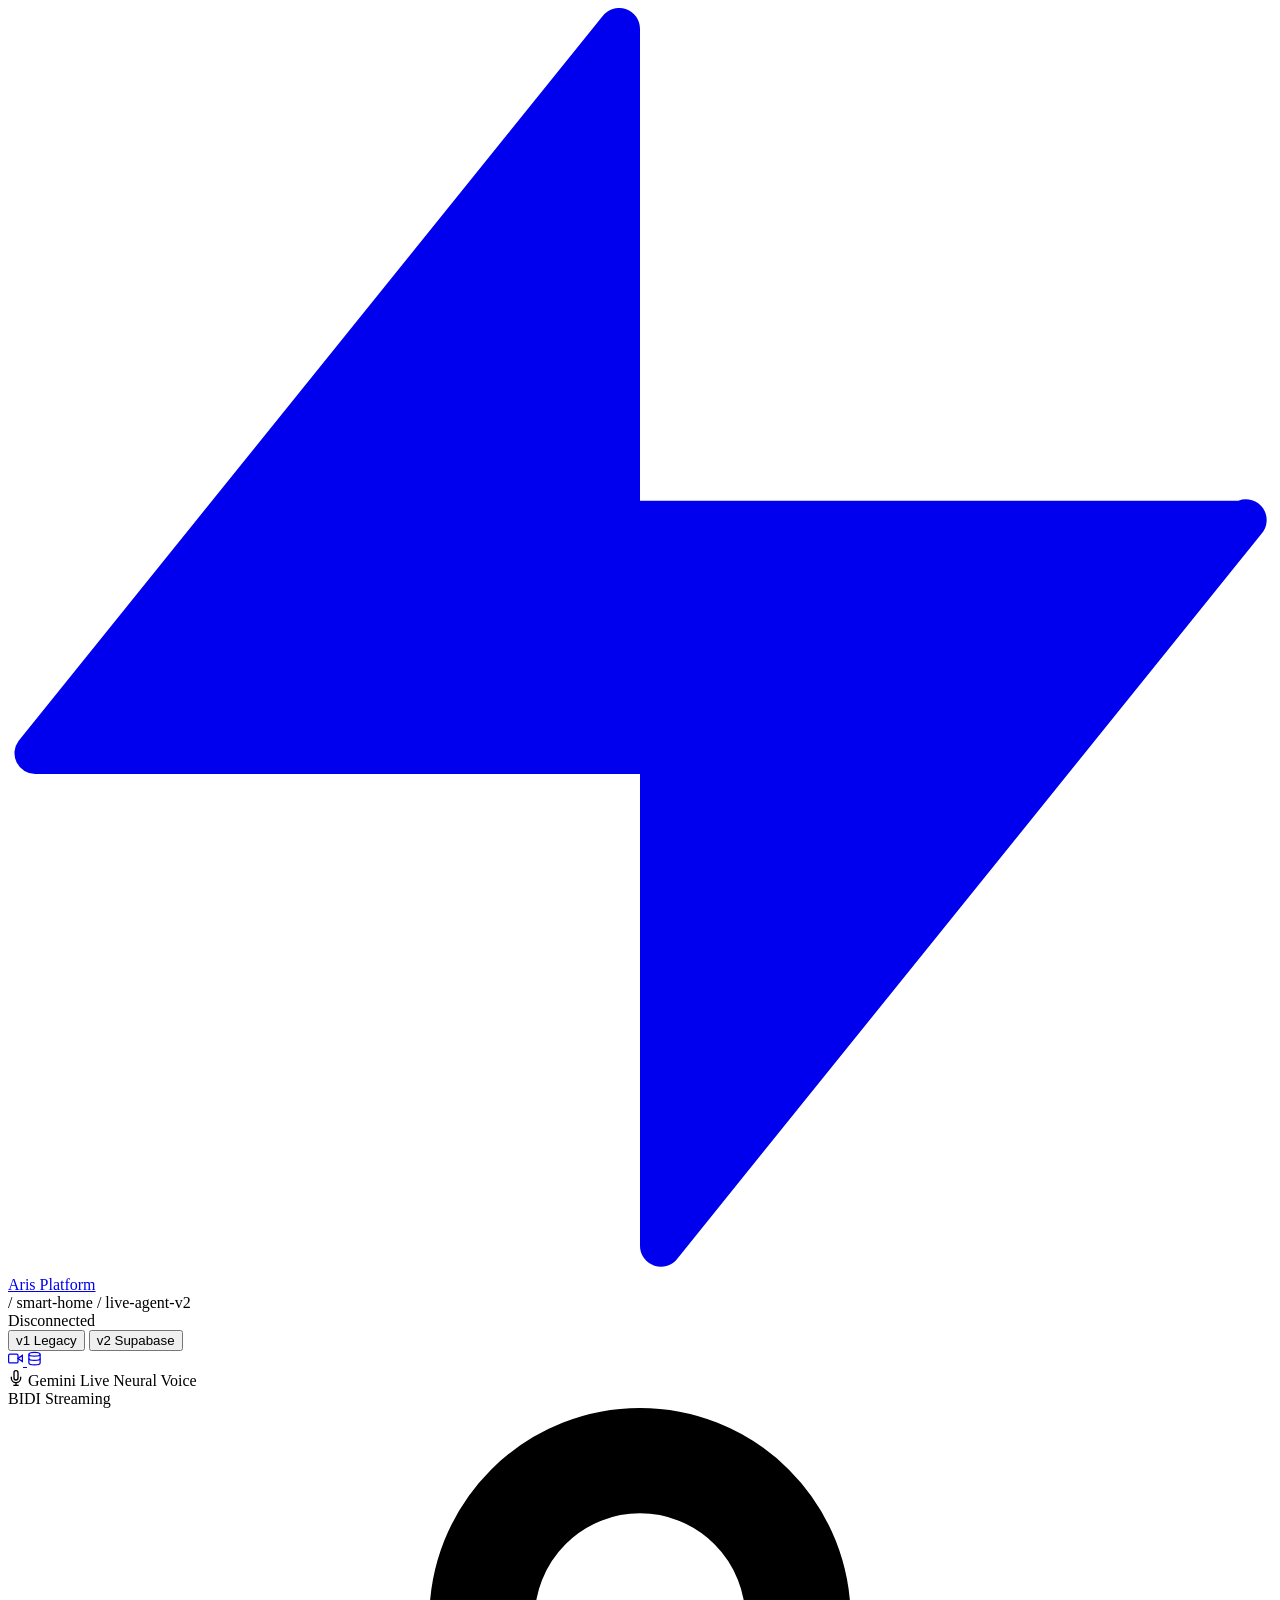
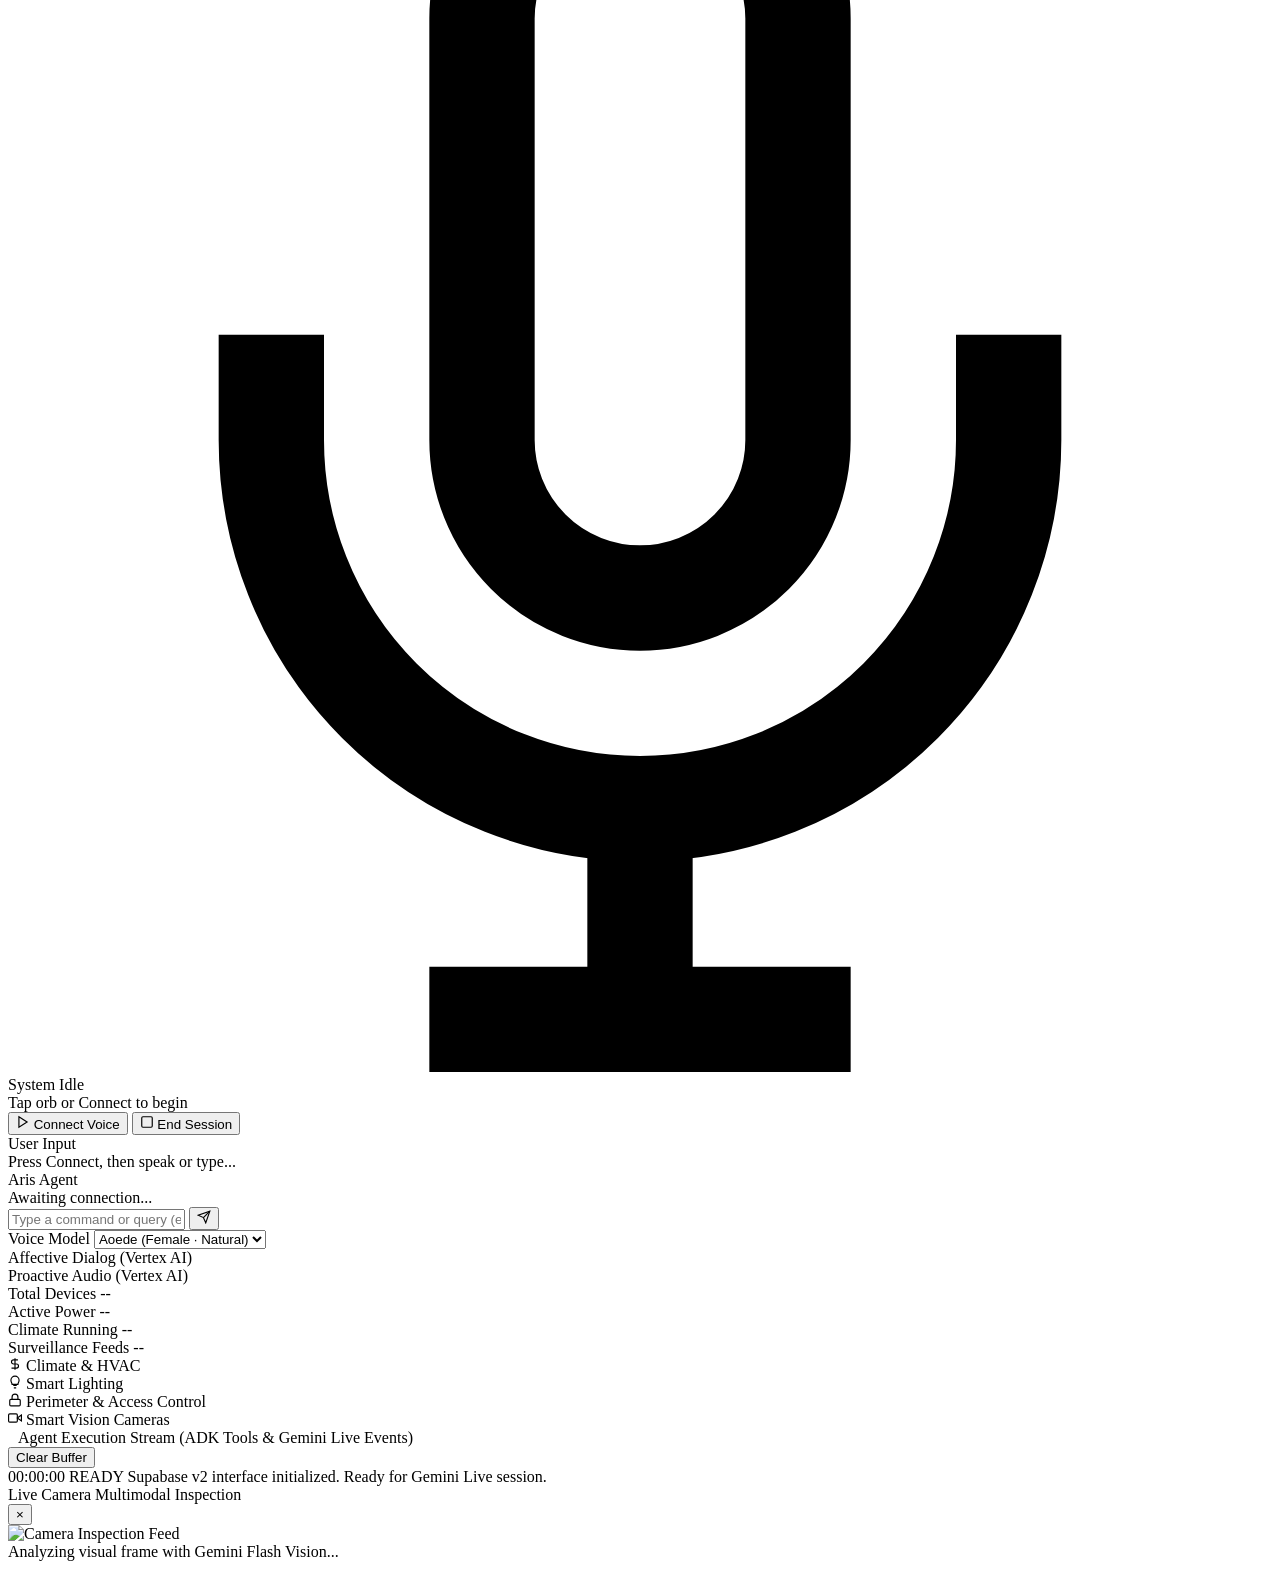
==== static/v2/index.html @ 8d1a27fd "updated visuals to v2." ====
<!DOCTYPE html>
<html lang="en">
<head>
    <meta charset="UTF-8">
    <meta name="viewport" content="width=device-width, initial-scale=1.0">
    <title>Aris Smart Home AI - Supabase v2</title>
    <!-- Fonts -->
    <link rel="preconnect" href="https://fonts.googleapis.com">
    <link rel="preconnect" href="https://fonts.gstatic.com" crossorigin>
    <link href="https://fonts.googleapis.com/css2?family=Inter:wght@400;500;600;700&family=JetBrains+Mono:wght@400;500;600&display=swap" rel="stylesheet">
    <!-- Supabase Design System Stylesheet -->
    <link rel="stylesheet" href="/live-smarthome-agent/static/v2/css/styles.css">
    <!-- Modular ADK & Live API Controller -->
    <script src="/live-smarthome-agent/static/v2/js/app-v2.js" type="module"></script>
</head>
<body>

    <!-- Supabase Top Navigation Bar -->
    <header class="topbar">
        <div class="topbar-left">
            <a href="/live-smarthome-agent" class="brand-badge">
                <svg class="brand-logo" viewBox="0 0 24 24" fill="currentColor">
                    <path d="M21.362 9.354H12V.396a.396.396 0 0 0-.716-.233L.203 13.911a.396.396 0 0 0 .319.635H12v8.958a.396.396 0 0 0 .716.233l11.081-13.748a.396.396 0 0 0-.435-.635z"/>
                </svg>
                <span>Aris Platform</span>
            </a>
            <div class="breadcrumbs">
                <span class="crumb-sep">/</span>
                <span>smart-home</span>
                <span class="crumb-sep">/</span>
                <span class="crumb-active">live-agent-v2</span>
            </div>
        </div>

        <div class="topbar-right">
            <!-- Live Status Pill -->
            <div class="status-pill" id="status-pill">
                <span class="status-dot"></span>
                <span id="status-text">Disconnected</span>
            </div>

            <!-- UI Version Switcher -->
            <div class="version-switcher">
                <button class="version-btn" onclick="window.switchUiVersion('v1')">v1 Legacy</button>
                <button class="version-btn active" onclick="window.switchUiVersion('v2')">v2 Supabase</button>
            </div>

            <!-- Camview Link -->
            <a href="/live-smarthome-agent/camview" class="icon-btn" title="View Camera Matrix" target="_blank">
                <svg width="15" height="15" viewBox="0 0 24 24" fill="none" stroke="currentColor" stroke-width="2">
                    <path d="M23 7l-7 5 7 5V7z"></path>
                    <rect x="1" y="5" width="15" height="14" rx="2" ry="2"></rect>
                </svg>
            </a>

            <!-- Initialize Link -->
            <a href="/live-smarthome-agent/initialize" class="icon-btn" title="Firestore Schema & Initializer" target="_blank">
                <svg width="15" height="15" viewBox="0 0 24 24" fill="none" stroke="currentColor" stroke-width="2">
                    <ellipse cx="12" cy="5" rx="9" ry="3"></ellipse>
                    <path d="M21 12c0 1.66-4 3-9 3s-9-1.34-9-3"></path>
                    <path d="M3 5v14c0 1.66 4 3 9 3s9-1.34 9-3V5"></path>
                </svg>
            </a>
        </div>
    </header>

    <!-- Main Dashboard Body -->
    <main class="app-container">

        <!-- Left Column: Live Agent Voice & Chat Console -->
        <aside class="agent-console">

            <!-- Voice Hero Card -->
            <div class="supabase-card">
                <div class="card-header">
                    <div class="card-title">
                        <svg width="16" height="16" viewBox="0 0 24 24" fill="none" stroke="currentColor" stroke-width="2">
                            <path d="M12 1a3 3 0 0 0-3 3v8a3 3 0 0 0 6 0V4a3 3 0 0 0-3-3z"></path>
                            <path d="M19 10v2a7 7 0 0 1-14 0v-2"></path>
                            <line x1="12" y1="19" x2="12" y2="23"></line>
                            <line x1="8" y1="23" x2="16" y2="23"></line>
                        </svg>
                        <span>Gemini Live Neural Voice</span>
                    </div>
                    <span class="card-badge">BIDI Streaming</span>
                </div>

                <div class="card-body voice-hero">
                    <!-- Interactive Pulse Ring / Visualizer -->
                    <div class="orb-wrapper state-idle" id="orb-wrapper" title="Click to Connect/Disconnect">
                        <div class="orb-ring"></div>
                        <div class="orb-ring-inner">
                            <svg viewBox="0 0 24 24" fill="none" stroke="currentColor" stroke-width="2">
                                <path d="M12 1a3 3 0 0 0-3 3v8a3 3 0 0 0 6 0V4a3 3 0 0 0-3-3z"></path>
                                <path d="M19 10v2a7 7 0 0 1-14 0v-2"></path>
                                <line x1="12" y1="19" x2="12" y2="23"></line>
                                <line x1="8" y1="23" x2="16" y2="23"></line>
                            </svg>
                        </div>
                    </div>

                    <div class="state-label" id="state-label">System Idle</div>
                    <div class="state-subtext" id="state-subtext">Tap orb or Connect to begin</div>

                    <!-- Connect Action Buttons -->
                    <div class="voice-actions">
                        <button class="btn-emerald" id="connect-btn">
                            <svg width="14" height="14" viewBox="0 0 24 24" fill="none" stroke="currentColor" stroke-width="2">
                                <polygon points="5 3 19 12 5 21 5 3"></polygon>
                            </svg>
                            <span>Connect Voice</span>
                        </button>
                        <button class="btn-danger" id="end-btn">
                            <svg width="14" height="14" viewBox="0 0 24 24" fill="none" stroke="currentColor" stroke-width="2">
                                <rect x="3" y="3" width="18" height="18" rx="2" ry="2"></rect>
                            </svg>
                            <span>End Session</span>
                        </button>
                    </div>
                </div>

                <!-- Live Conversation Stream -->
                <div class="card-body" style="padding-top: 0;">
                    <div class="transcripts-area">
                        <div class="transcript-bubble user">
                            <div class="transcript-role">User Input</div>
                            <div id="transcript-user">Press Connect, then speak or type...</div>
                        </div>
                        <div class="transcript-bubble ai">
                            <div class="transcript-role">Aris Agent</div>
                            <div id="transcript-ai">Awaiting connection...</div>
                        </div>
                    </div>

                    <!-- Text Chat / Command Bar -->
                    <div class="chat-input-bar">
                        <input type="text" id="chat-input" class="supabase-input" placeholder="Type a command or query (e.g. 'Turn on living room AC')...">
                        <button id="chat-send-btn" class="btn-secondary">
                            <svg width="14" height="14" viewBox="0 0 24 24" fill="none" stroke="currentColor" stroke-width="2">
                                <line x1="22" y1="2" x2="11" y2="13"></line>
                                <polygon points="22 2 15 22 11 13 2 9 22 2"></polygon>
                            </svg>
                        </button>
                    </div>

                    <!-- Voice Parameters & Toggles -->
                    <div class="settings-group">
                        <div class="settings-row">
                            <span class="settings-label">Voice Model</span>
                            <select id="voice-select" class="supabase-select">
                                <option value="aoede" selected>Aoede (Female · Natural)</option>
                                <option value="kore">Kore (Female · Warm)</option>
                                <option value="puck">Puck (Male · Casual)</option>
                                <option value="charon">Charon (Male · Deep)</option>
                                <option value="fenrir">Fenrir (Male · Bold)</option>
                            </select>
                        </div>
                        <div class="settings-row">
                            <span class="settings-label">Affective Dialog (Vertex AI)</span>
                            <div class="toggle-switch" id="affective-toggle" title="Toggle emotion & tone matching"></div>
                        </div>
                        <div class="settings-row">
                            <span class="settings-label">Proactive Audio (Vertex AI)</span>
                            <div class="toggle-switch" id="proactive-toggle" title="Allow agent proactive interjections"></div>
                        </div>
                    </div>
                </div>
            </div>

        </aside>

        <!-- Right Column: Smart Infrastructure & Tool Terminal -->
        <section class="right-panel">

            <!-- Telemetry Stats Bar -->
            <div class="telemetry-bar">
                <div class="telemetry-item">
                    <span class="telemetry-label">Total Devices</span>
                    <span class="telemetry-value" id="telemetry-total">--</span>
                </div>
                <div class="telemetry-item">
                    <span class="telemetry-label">Active Power</span>
                    <span class="telemetry-value" id="telemetry-active" style="color: var(--brand-emerald);">--</span>
                </div>
                <div class="telemetry-item">
                    <span class="telemetry-label">Climate Running</span>
                    <span class="telemetry-value" id="telemetry-climate">--</span>
                </div>
                <div class="telemetry-item">
                    <span class="telemetry-label">Surveillance Feeds</span>
                    <span class="telemetry-value" id="telemetry-cameras">--</span>
                </div>
            </div>

            <!-- Climate Management -->
            <div>
                <div class="section-title">
                    <svg width="14" height="14" viewBox="0 0 24 24" fill="none" stroke="currentColor" stroke-width="2">
                        <path d="M12 2v20M17 5H9.5a3.5 3.5 0 0 0 0 7h5a3.5 3.5 0 0 1 0 7H6"></path>
                    </svg>
                    <span>Climate & HVAC</span>
                </div>
                <div class="device-grid" id="climate-grid">
                    <!-- Dynamic AC Cards -->
                </div>
            </div>

            <!-- Lighting Management -->
            <div>
                <div class="section-title">
                    <svg width="14" height="14" viewBox="0 0 24 24" fill="none" stroke="currentColor" stroke-width="2">
                        <path d="M9 18h6M10 22h4M12 2a7 7 0 0 0-7 7c0 3 2 5 2 7h10c0-2 2-4 2-7a7 7 0 0 0-7-7z"></path>
                    </svg>
                    <span>Smart Lighting</span>
                </div>
                <div class="device-grid" id="lighting-grid">
                    <!-- Dynamic Light Cards -->
                </div>
            </div>

            <!-- Security & Locks -->
            <div>
                <div class="section-title">
                    <svg width="14" height="14" viewBox="0 0 24 24" fill="none" stroke="currentColor" stroke-width="2">
                        <rect x="3" y="11" width="18" height="11" rx="2" ry="2"></rect>
                        <path d="M7 11V7a5 5 0 0 1 10 0v4"></path>
                    </svg>
                    <span>Perimeter & Access Control</span>
                </div>
                <div class="device-grid" id="security-grid">
                    <!-- Dynamic Lock Cards -->
                </div>
            </div>

            <!-- Surveillance Matrix -->
            <div>
                <div class="section-title">
                    <svg width="14" height="14" viewBox="0 0 24 24" fill="none" stroke="currentColor" stroke-width="2">
                        <path d="M23 7l-7 5 7 5V7z"></path>
                        <rect x="1" y="5" width="15" height="14" rx="2" ry="2"></rect>
                    </svg>
                    <span>Smart Vision Cameras</span>
                </div>
                <div class="device-grid" id="camera-grid">
                    <!-- Dynamic Camera Cards -->
                </div>
            </div>

            <!-- Live Agent Tool Execution Stream (Supabase Code-Editor Terminal) -->
            <div class="terminal-card">
                <div class="terminal-header">
                    <div style="display: flex; align-items: center; gap: 10px;">
                        <div class="terminal-dots">
                            <div class="dot red"></div>
                            <div class="dot yellow"></div>
                            <div class="dot green"></div>
                        </div>
                        <span class="terminal-title">Agent Execution Stream (ADK Tools & Gemini Live Events)</span>
                    </div>
                    <button class="terminal-clear" id="terminal-clear">Clear Buffer</button>
                </div>
                <div class="terminal-stream" id="terminal-stream">
                    <!-- Real-time tool stream rows appear here -->
                    <div class="stream-row">
                        <span class="stream-time">00:00:00</span>
                        <span class="stream-tag call">READY</span>
                        <span class="stream-msg">Supabase v2 interface initialized. Ready for Gemini Live session.</span>
                    </div>
                </div>
            </div>

        </section>
    </main>

    <!-- Camera Inspection Modal (Supabase Dialog) -->
    <div class="modal-backdrop" id="camera-modal">
        <div class="modal-dialog">
            <div class="modal-header">
                <div class="modal-title">Live Camera Multimodal Inspection</div>
                <button class="modal-close" id="modal-close">&times;</button>
            </div>
            <div class="modal-body">
                <img id="modal-img" class="modal-img" src="" alt="Camera Inspection Feed">
                <div class="modal-desc" id="modal-desc">Analyzing visual frame with Gemini Flash Vision...</div>
            </div>
        </div>
    </div>

    <!-- Real-time Device Action Toast Stack -->
    <div class="toast-stack" id="toast-stack"></div>

</body>
</html>
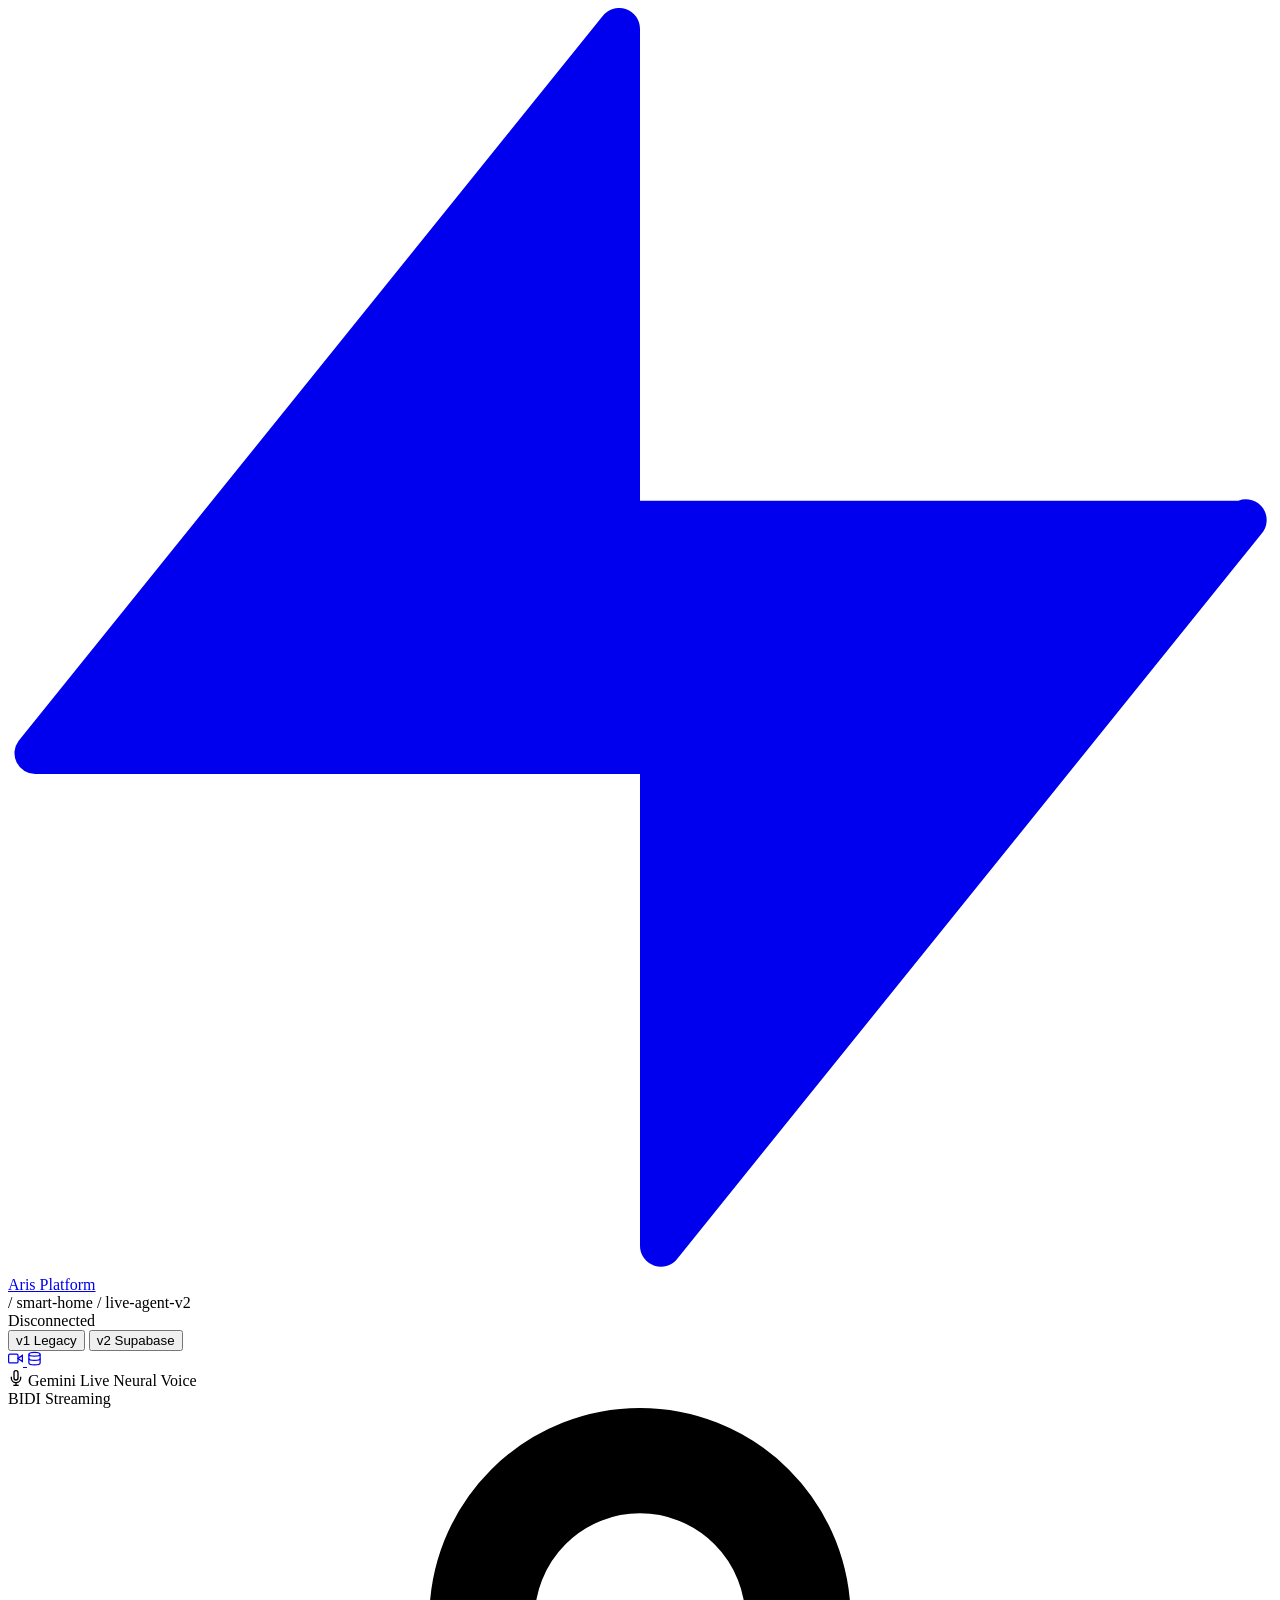
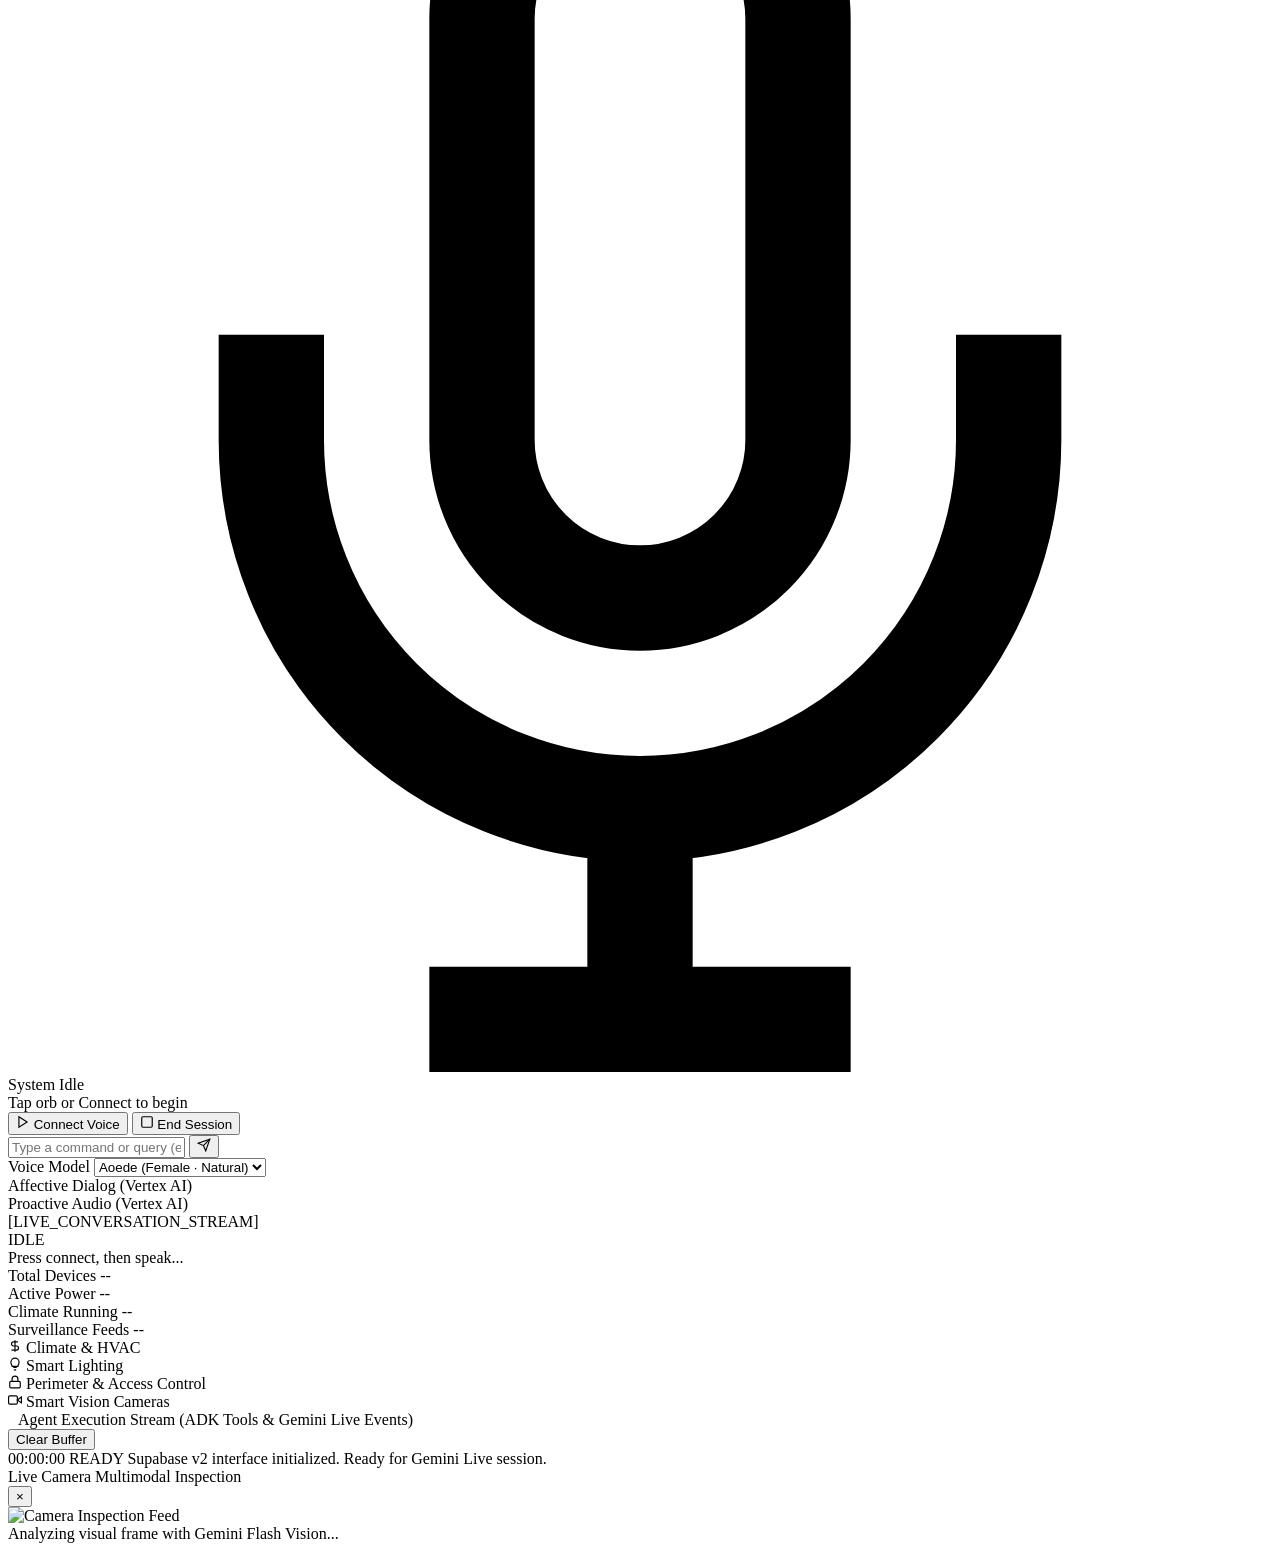
==== commit 743a959e: "Updated speech box sizing." ====
--- a/static/v2/index.html
+++ b/static/v2/index.html
@@ -119,19 +119,8 @@
                     </div>
                 </div>
 
-                <!-- Live Conversation Stream -->
+                <!-- Command Chat & Parameters -->
                 <div class="card-body" style="padding-top: 0;">
-                    <div class="transcripts-area">
-                        <div class="transcript-bubble user">
-                            <div class="transcript-role">User Input</div>
-                            <div id="transcript-user">Press Connect, then speak or type...</div>
-                        </div>
-                        <div class="transcript-bubble ai">
-                            <div class="transcript-role">Aris Agent</div>
-                            <div id="transcript-ai">Awaiting connection...</div>
-                        </div>
-                    </div>
-
                     <!-- Text Chat / Command Bar -->
                     <div class="chat-input-bar">
                         <input type="text" id="chat-input" class="supabase-input" placeholder="Type a command or query (e.g. 'Turn on living room AC')...">
@@ -170,104 +159,129 @@
         </aside>
 
         <!-- Right Column: Smart Infrastructure & Tool Terminal -->
-        <section class="right-panel">
-
-            <!-- Telemetry Stats Bar -->
-            <div class="telemetry-bar">
-                <div class="telemetry-item">
-                    <span class="telemetry-label">Total Devices</span>
-                    <span class="telemetry-value" id="telemetry-total">--</span>
-                </div>
-                <div class="telemetry-item">
-                    <span class="telemetry-label">Active Power</span>
-                    <span class="telemetry-value" id="telemetry-active" style="color: var(--brand-emerald);">--</span>
-                </div>
-                <div class="telemetry-item">
-                    <span class="telemetry-label">Climate Running</span>
-                    <span class="telemetry-value" id="telemetry-climate">--</span>
-                </div>
-                <div class="telemetry-item">
-                    <span class="telemetry-label">Surveillance Feeds</span>
-                    <span class="telemetry-value" id="telemetry-cameras">--</span>
-                </div>
-            </div>
-
-            <!-- Climate Management -->
-            <div>
-                <div class="section-title">
-                    <svg width="14" height="14" viewBox="0 0 24 24" fill="none" stroke="currentColor" stroke-width="2">
-                        <path d="M12 2v20M17 5H9.5a3.5 3.5 0 0 0 0 7h5a3.5 3.5 0 0 1 0 7H6"></path>
-                    </svg>
-                    <span>Climate & HVAC</span>
-                </div>
-                <div class="device-grid" id="climate-grid">
-                    <!-- Dynamic AC Cards -->
-                </div>
-            </div>
-
-            <!-- Lighting Management -->
-            <div>
-                <div class="section-title">
-                    <svg width="14" height="14" viewBox="0 0 24 24" fill="none" stroke="currentColor" stroke-width="2">
-                        <path d="M9 18h6M10 22h4M12 2a7 7 0 0 0-7 7c0 3 2 5 2 7h10c0-2 2-4 2-7a7 7 0 0 0-7-7z"></path>
-                    </svg>
-                    <span>Smart Lighting</span>
-                </div>
-                <div class="device-grid" id="lighting-grid">
-                    <!-- Dynamic Light Cards -->
-                </div>
-            </div>
-
-            <!-- Security & Locks -->
-            <div>
-                <div class="section-title">
-                    <svg width="14" height="14" viewBox="0 0 24 24" fill="none" stroke="currentColor" stroke-width="2">
-                        <rect x="3" y="11" width="18" height="11" rx="2" ry="2"></rect>
-                        <path d="M7 11V7a5 5 0 0 1 10 0v4"></path>
-                    </svg>
-                    <span>Perimeter & Access Control</span>
-                </div>
-                <div class="device-grid" id="security-grid">
-                    <!-- Dynamic Lock Cards -->
-                </div>
-            </div>
-
-            <!-- Surveillance Matrix -->
-            <div>
-                <div class="section-title">
-                    <svg width="14" height="14" viewBox="0 0 24 24" fill="none" stroke="currentColor" stroke-width="2">
-                        <path d="M23 7l-7 5 7 5V7z"></path>
-                        <rect x="1" y="5" width="15" height="14" rx="2" ry="2"></rect>
-                    </svg>
-                    <span>Smart Vision Cameras</span>
-                </div>
-                <div class="device-grid" id="camera-grid">
-                    <!-- Dynamic Camera Cards -->
-                </div>
-            </div>
-
-            <!-- Live Agent Tool Execution Stream (Supabase Code-Editor Terminal) -->
-            <div class="terminal-card">
-                <div class="terminal-header">
-                    <div style="display: flex; align-items: center; gap: 10px;">
-                        <div class="terminal-dots">
-                            <div class="dot red"></div>
-                            <div class="dot yellow"></div>
-                            <div class="dot green"></div>
-                        </div>
-                        <span class="terminal-title">Agent Execution Stream (ADK Tools & Gemini Live Events)</span>
-                    </div>
-                    <button class="terminal-clear" id="terminal-clear">Clear Buffer</button>
-                </div>
-                <div class="terminal-stream" id="terminal-stream">
-                    <!-- Real-time tool stream rows appear here -->
-                    <div class="stream-row">
-                        <span class="stream-time">00:00:00</span>
-                        <span class="stream-tag call">READY</span>
-                        <span class="stream-msg">Supabase v2 interface initialized. Ready for Gemini Live session.</span>
-                    </div>
-                </div>
-            </div>
+        <section class="right-panel" id="right-panel">
+
+            <!-- Supabase Dynamic Hero Action HUD Overlay -->
+            <div id="hero-overlay" class="hero-overlay">
+                <div id="hero-stack" class="hero-stack">
+                    <!-- Dynamic Hero Cards will appear here -->
+                </div>
+            </div>
+
+            <!-- TOP CONVERSATION & TRANSCRIPT PANEL (Like v1, Supabase Styled) -->
+            <div class="supabase-transcript-panel" id="transcript-panel">
+                <div class="transcript-topbar">
+                    <div class="transcript-meta">
+                        <span class="transcript-dot"></span>
+                        <span class="transcript-tag">[LIVE_CONVERSATION_STREAM]</span>
+                    </div>
+                    <span class="card-badge" id="transcript-state-badge">IDLE</span>
+                </div>
+                <div class="transcript-user-line" id="transcript-user">Press connect, then speak...</div>
+                <div class="transcript-ai-line" id="transcript-ai"></div>
+            </div>
+
+            <!-- Content Wrapper (blurs during active hero alert) -->
+            <div id="right-panel-content" class="right-panel-content">
+
+                <!-- Telemetry Stats Bar -->
+                <div class="telemetry-bar">
+                    <div class="telemetry-item">
+                        <span class="telemetry-label">Total Devices</span>
+                        <span class="telemetry-value" id="telemetry-total">--</span>
+                    </div>
+                    <div class="telemetry-item">
+                        <span class="telemetry-label">Active Power</span>
+                        <span class="telemetry-value" id="telemetry-active" style="color: var(--brand-emerald);">--</span>
+                    </div>
+                    <div class="telemetry-item">
+                        <span class="telemetry-label">Climate Running</span>
+                        <span class="telemetry-value" id="telemetry-climate">--</span>
+                    </div>
+                    <div class="telemetry-item">
+                        <span class="telemetry-label">Surveillance Feeds</span>
+                        <span class="telemetry-value" id="telemetry-cameras">--</span>
+                    </div>
+                </div>
+
+                <!-- Climate Management -->
+                <div>
+                    <div class="section-title">
+                        <svg width="14" height="14" viewBox="0 0 24 24" fill="none" stroke="currentColor" stroke-width="2">
+                            <path d="M12 2v20M17 5H9.5a3.5 3.5 0 0 0 0 7h5a3.5 3.5 0 0 1 0 7H6"></path>
+                        </svg>
+                        <span>Climate & HVAC</span>
+                    </div>
+                    <div class="device-grid" id="climate-grid">
+                        <!-- Dynamic AC Cards -->
+                    </div>
+                </div>
+
+                <!-- Lighting Management -->
+                <div>
+                    <div class="section-title">
+                        <svg width="14" height="14" viewBox="0 0 24 24" fill="none" stroke="currentColor" stroke-width="2">
+                            <path d="M9 18h6M10 22h4M12 2a7 7 0 0 0-7 7c0 3 2 5 2 7h10c0-2 2-4 2-7a7 7 0 0 0-7-7z"></path>
+                        </svg>
+                        <span>Smart Lighting</span>
+                    </div>
+                    <div class="device-grid" id="lighting-grid">
+                        <!-- Dynamic Light Cards -->
+                    </div>
+                </div>
+
+                <!-- Security & Locks -->
+                <div>
+                    <div class="section-title">
+                        <svg width="14" height="14" viewBox="0 0 24 24" fill="none" stroke="currentColor" stroke-width="2">
+                            <rect x="3" y="11" width="18" height="11" rx="2" ry="2"></rect>
+                            <path d="M7 11V7a5 5 0 0 1 10 0v4"></path>
+                        </svg>
+                        <span>Perimeter & Access Control</span>
+                    </div>
+                    <div class="device-grid" id="security-grid">
+                        <!-- Dynamic Lock Cards -->
+                    </div>
+                </div>
+
+                <!-- Surveillance Matrix -->
+                <div>
+                    <div class="section-title">
+                        <svg width="14" height="14" viewBox="0 0 24 24" fill="none" stroke="currentColor" stroke-width="2">
+                            <path d="M23 7l-7 5 7 5V7z"></path>
+                            <rect x="1" y="5" width="15" height="14" rx="2" ry="2"></rect>
+                        </svg>
+                        <span>Smart Vision Cameras</span>
+                    </div>
+                    <div class="device-grid" id="camera-grid">
+                        <!-- Dynamic Camera Cards -->
+                    </div>
+                </div>
+
+                <!-- Live Agent Tool Execution Stream (Supabase Code-Editor Terminal) -->
+                <div class="terminal-card">
+                    <div class="terminal-header">
+                        <div style="display: flex; align-items: center; gap: 10px;">
+                            <div class="terminal-dots">
+                                <div class="dot red"></div>
+                                <div class="dot yellow"></div>
+                                <div class="dot green"></div>
+                            </div>
+                            <span class="terminal-title">Agent Execution Stream (ADK Tools & Gemini Live Events)</span>
+                        </div>
+                        <button class="terminal-clear" id="terminal-clear">Clear Buffer</button>
+                    </div>
+                    <div class="terminal-stream" id="terminal-stream">
+                        <!-- Real-time tool stream rows appear here -->
+                        <div class="stream-row">
+                            <span class="stream-time">00:00:00</span>
+                            <span class="stream-tag call">READY</span>
+                            <span class="stream-msg">Supabase v2 interface initialized. Ready for Gemini Live session.</span>
+                        </div>
+                    </div>
+                </div>
+
+            </div> <!-- end #right-panel-content -->
 
         </section>
     </main>
@@ -276,8 +290,16 @@
     <div class="modal-backdrop" id="camera-modal">
         <div class="modal-dialog">
             <div class="modal-header">
-                <div class="modal-title">Live Camera Multimodal Inspection</div>
-                <button class="modal-close" id="modal-close">&times;</button>
+                <div class="modal-title" id="modal-title">Live Camera Multimodal Inspection</div>
+                <div style="display: flex; align-items: center; gap: 8px;">
+                    <button class="icon-btn" id="modal-prev-btn" style="width: 28px; height: 28px; display: none;" title="Previous Camera">
+                        <svg width="14" height="14" viewBox="0 0 24 24" fill="none" stroke="currentColor" stroke-width="2"><polyline points="15 18 9 12 15 6"></polyline></svg>
+                    </button>
+                    <button class="icon-btn" id="modal-next-btn" style="width: 28px; height: 28px; display: none;" title="Next Camera">
+                        <svg width="14" height="14" viewBox="0 0 24 24" fill="none" stroke="currentColor" stroke-width="2"><polyline points="9 18 15 12 9 6"></polyline></svg>
+                    </button>
+                    <button class="modal-close" id="modal-close">&times;</button>
+                </div>
             </div>
             <div class="modal-body">
                 <img id="modal-img" class="modal-img" src="" alt="Camera Inspection Feed">
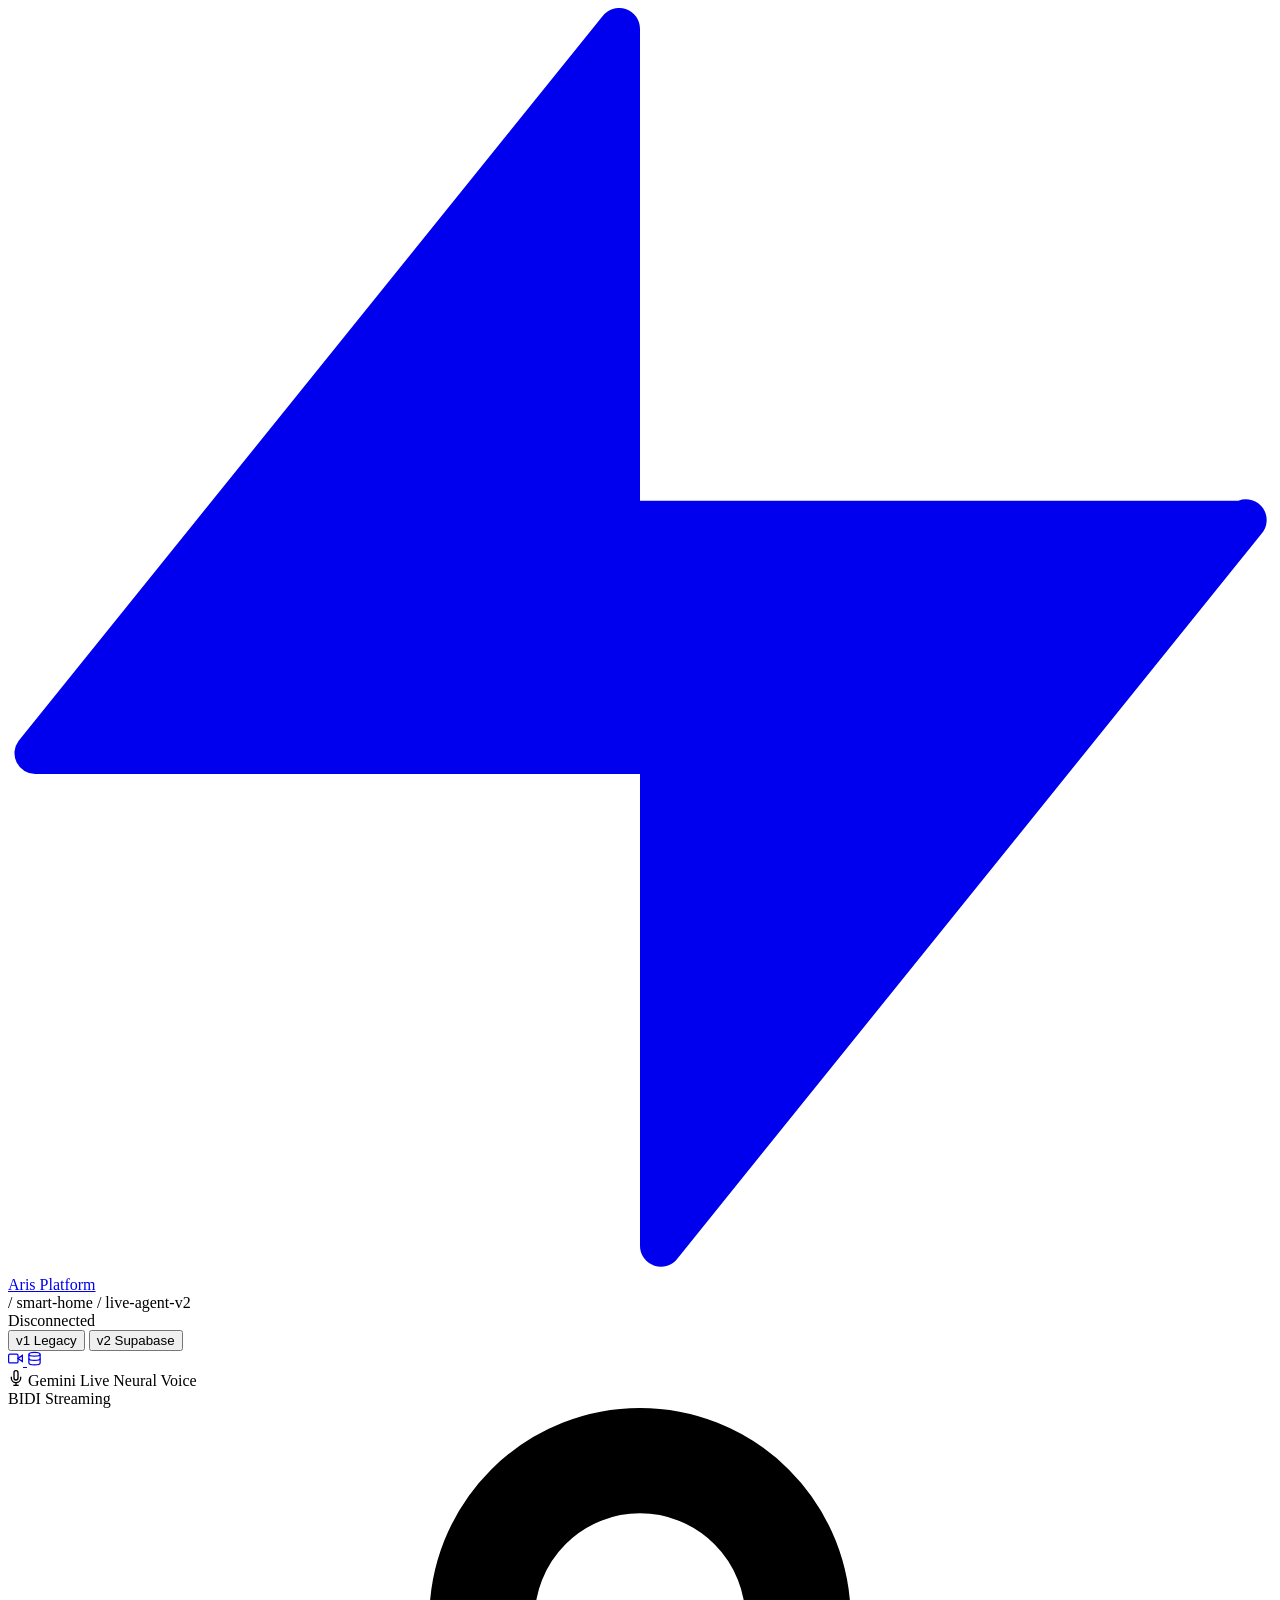
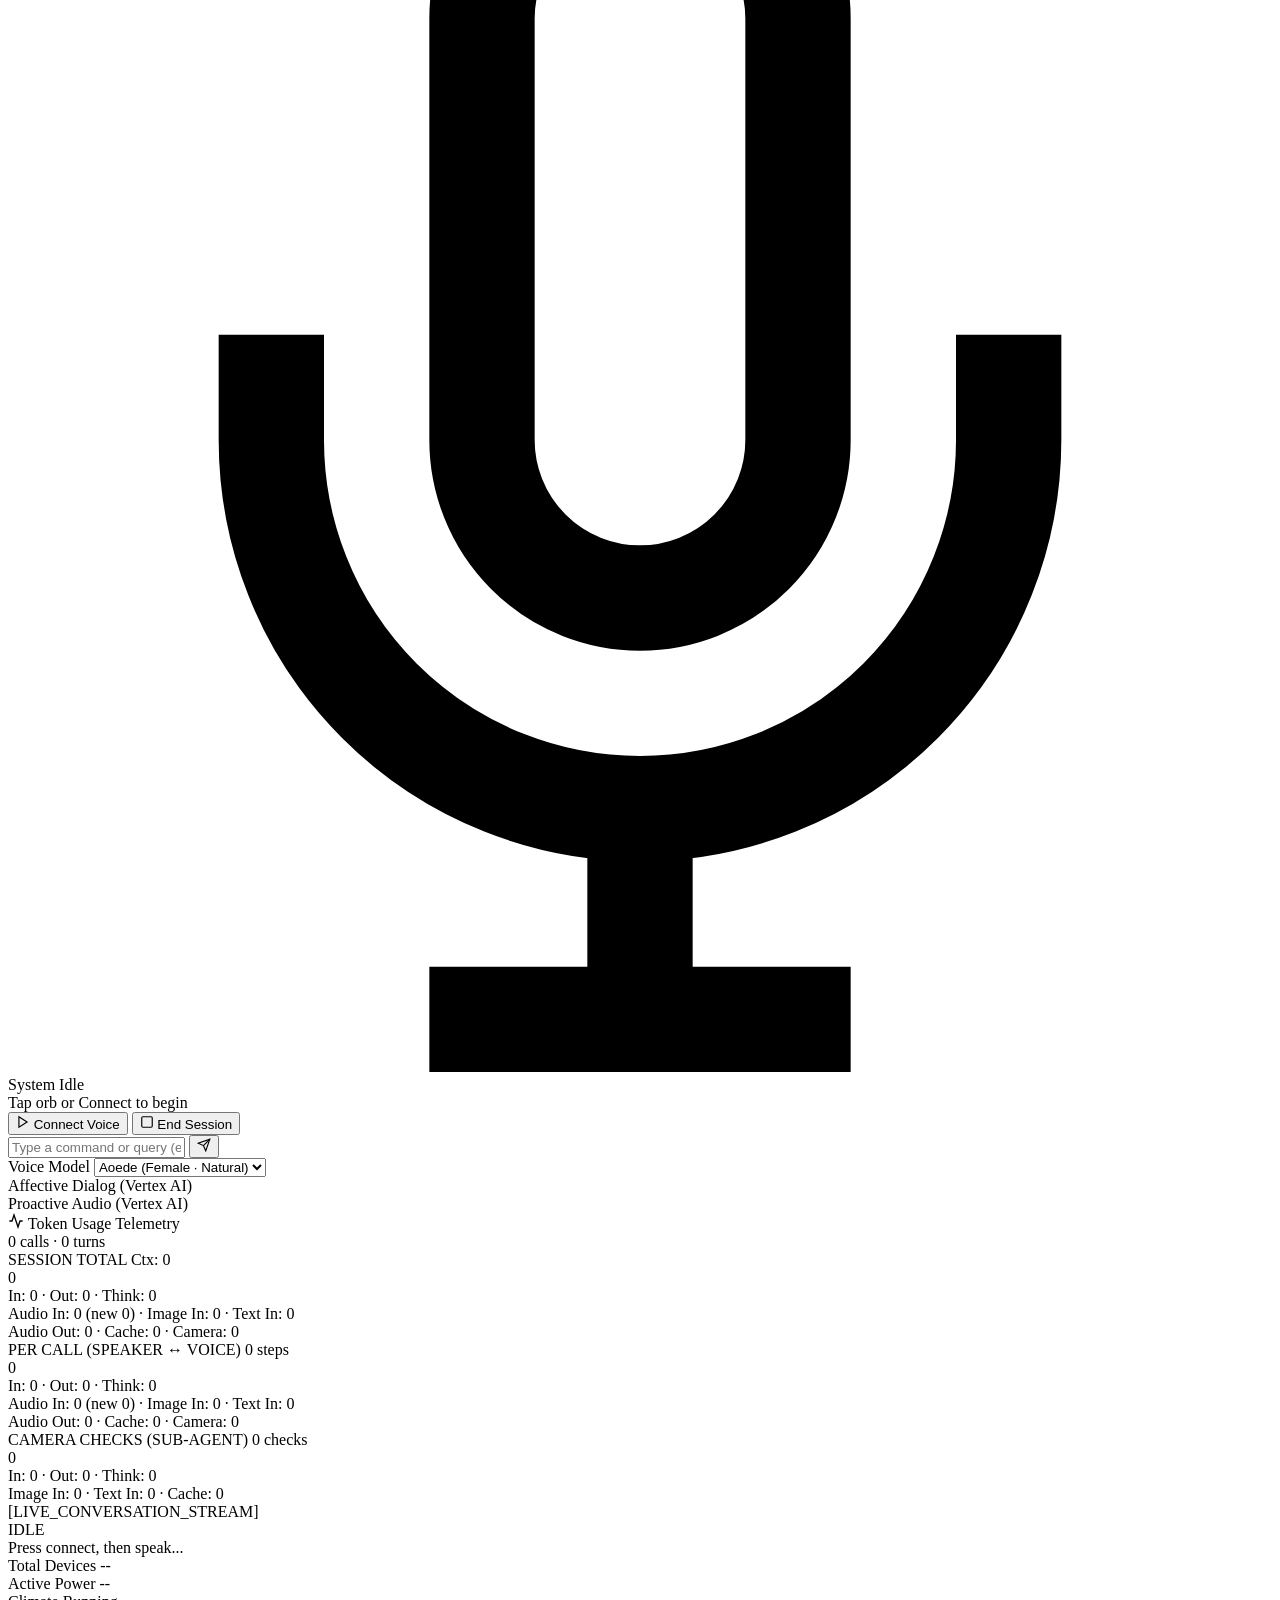
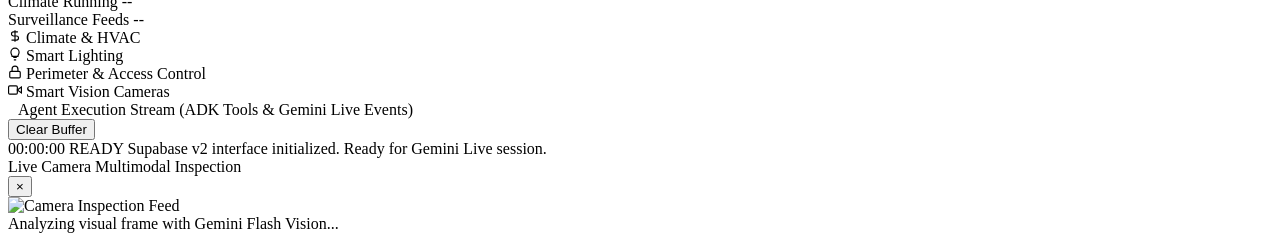
==== commit 9e173d12: "Added token consumption metrics." ====
--- a/static/v2/index.html
+++ b/static/v2/index.html
@@ -156,6 +156,71 @@
                 </div>
             </div>
 
+            <!-- Token Usage Telemetry Card (Session & Per-Call) -->
+            <div class="supabase-card" id="token-usage-card">
+                <div class="card-header">
+                    <div class="card-title">
+                        <svg width="16" height="16" viewBox="0 0 24 24" fill="none" stroke="currentColor" stroke-width="2">
+                            <polyline points="22 12 18 12 15 21 9 3 6 12 2 12"></polyline>
+                        </svg>
+                        <span>Token Usage Telemetry</span>
+                    </div>
+                    <span class="card-badge" id="v2-token-turns-badge">0 calls · 0 turns</span>
+                </div>
+                <div class="card-body token-stats-grid">
+                    <!-- Overall Session Stats -->
+                    <div class="token-stat-box">
+                        <div class="token-stat-header">
+                            <span class="telemetry-label">SESSION TOTAL</span>
+                            <span class="card-badge" id="v2-session-ctx-badge" title="Latest context window size">Ctx: 0</span>
+                        </div>
+                        <div class="token-stat-main" id="v2-session-total">0</div>
+                        <div class="token-stat-sub" id="v2-session-breakdown">
+                            In: 0 · Out: 0 · Think: 0
+                        </div>
+                        <div class="token-modality-row" id="v2-session-modalities" title="Billed input per modality (Live API re-bills context every turn). 'new' = audio not seen in a prior turn.">
+                            Audio In: 0 (new 0) · Image In: 0 · Text In: 0
+                        </div>
+                        <div class="token-modality-row" id="v2-session-modalities-out">
+                            Audio Out: 0 · Cache: 0 · Camera: 0
+                        </div>
+                    </div>
+
+                    <!-- Per-Call (One Back-and-Forth) Stats -->
+                    <div class="token-stat-box active-call-box">
+                        <div class="token-stat-header">
+                            <span class="telemetry-label">PER CALL (SPEAKER ↔ VOICE)</span>
+                            <span class="card-badge" id="v2-call-steps-badge" title="LLM turns within this back-and-forth call">0 steps</span>
+                        </div>
+                        <div class="token-stat-main" style="color: var(--brand-emerald);" id="v2-call-total">0</div>
+                        <div class="token-stat-sub" id="v2-call-breakdown">
+                            In: 0 · Out: 0 · Think: 0
+                        </div>
+                        <div class="token-modality-row" id="v2-call-modalities">
+                            Audio In: 0 (new 0) · Image In: 0 · Text In: 0
+                        </div>
+                        <div class="token-modality-row" id="v2-call-modalities-out">
+                            Audio Out: 0 · Cache: 0 · Camera: 0
+                        </div>
+                    </div>
+
+                    <!-- Camera Check Sub-Agent Stats (generate_content, outside the Live session) -->
+                    <div class="token-stat-box">
+                        <div class="token-stat-header">
+                            <span class="telemetry-label">CAMERA CHECKS (SUB-AGENT)</span>
+                            <span class="card-badge" id="v2-camera-checks-badge" title="Camera analyses run by check_camera">0 checks</span>
+                        </div>
+                        <div class="token-stat-main" id="v2-camera-total">0</div>
+                        <div class="token-stat-sub" id="v2-camera-breakdown">
+                            In: 0 · Out: 0 · Think: 0
+                        </div>
+                        <div class="token-modality-row" id="v2-camera-modalities">
+                            Image In: 0 · Text In: 0 · Cache: 0
+                        </div>
+                    </div>
+                </div>
+            </div>
+
         </aside>
 
         <!-- Right Column: Smart Infrastructure & Tool Terminal -->
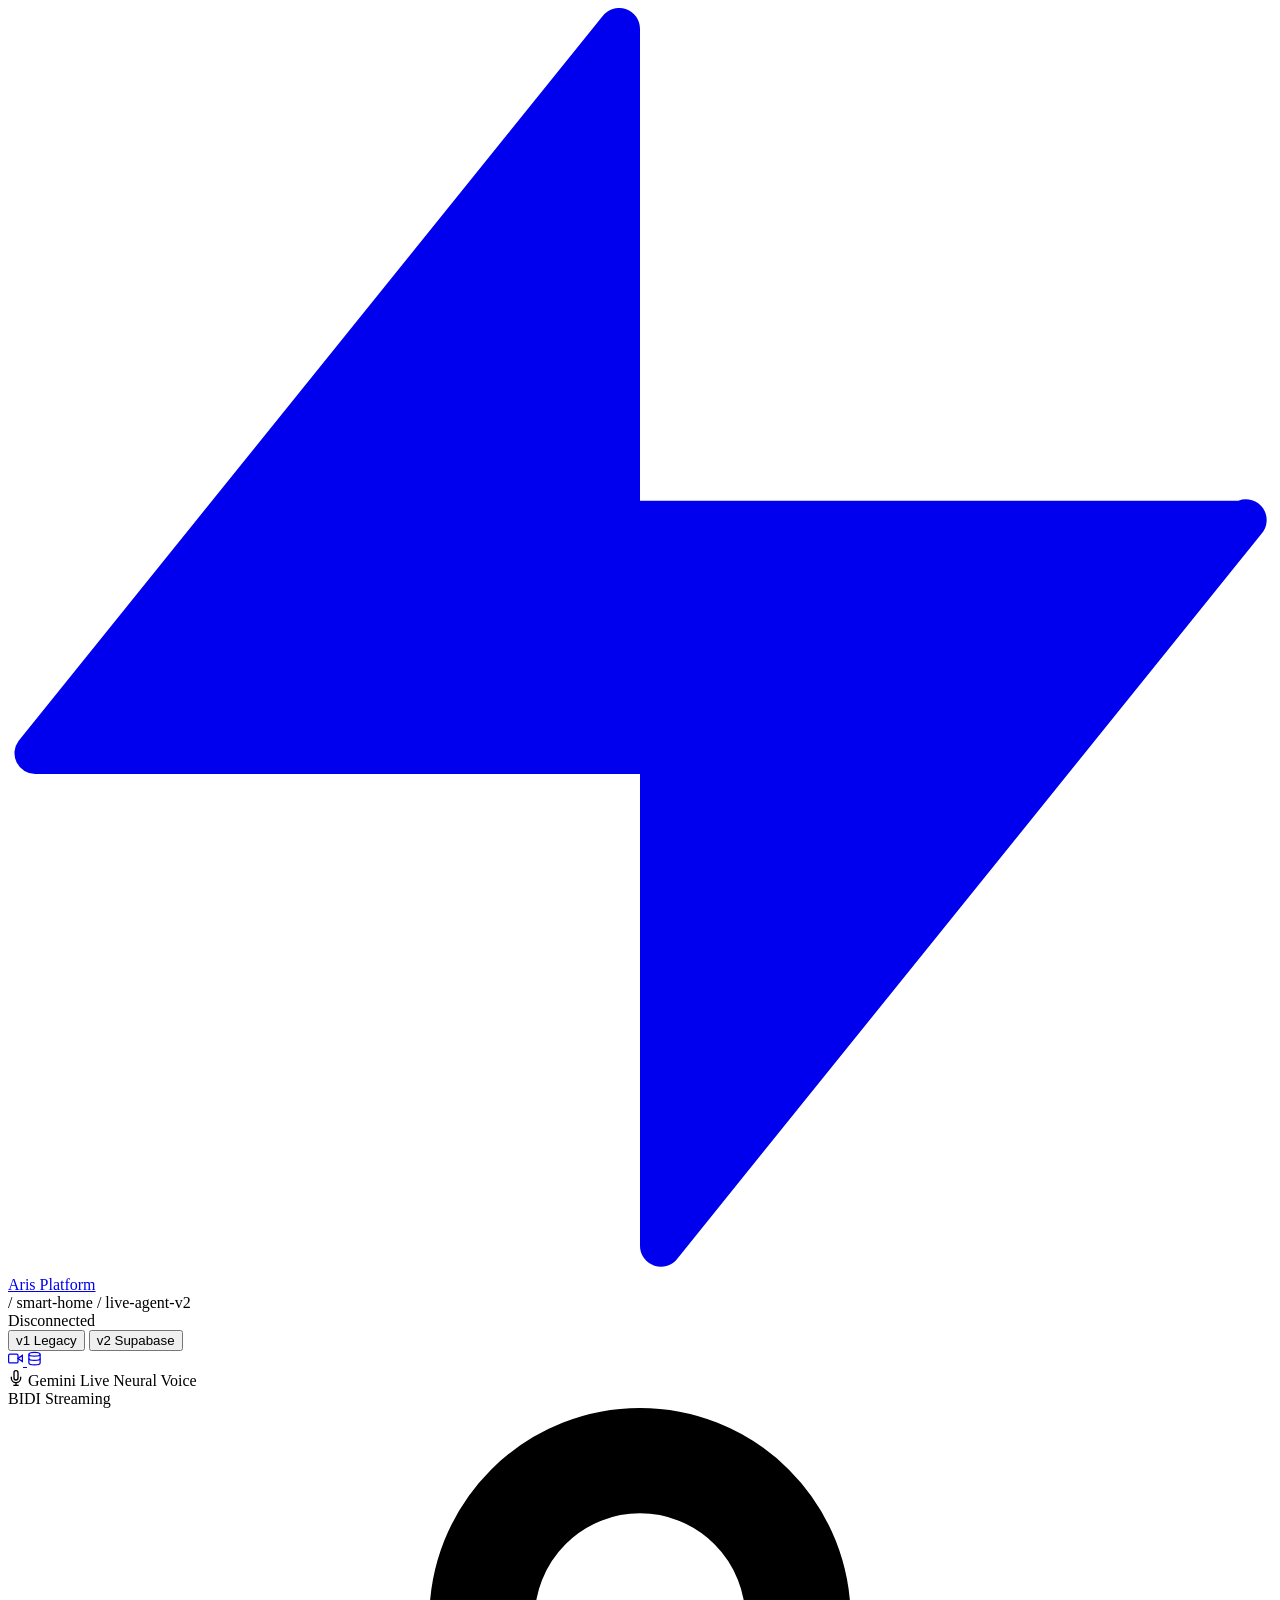
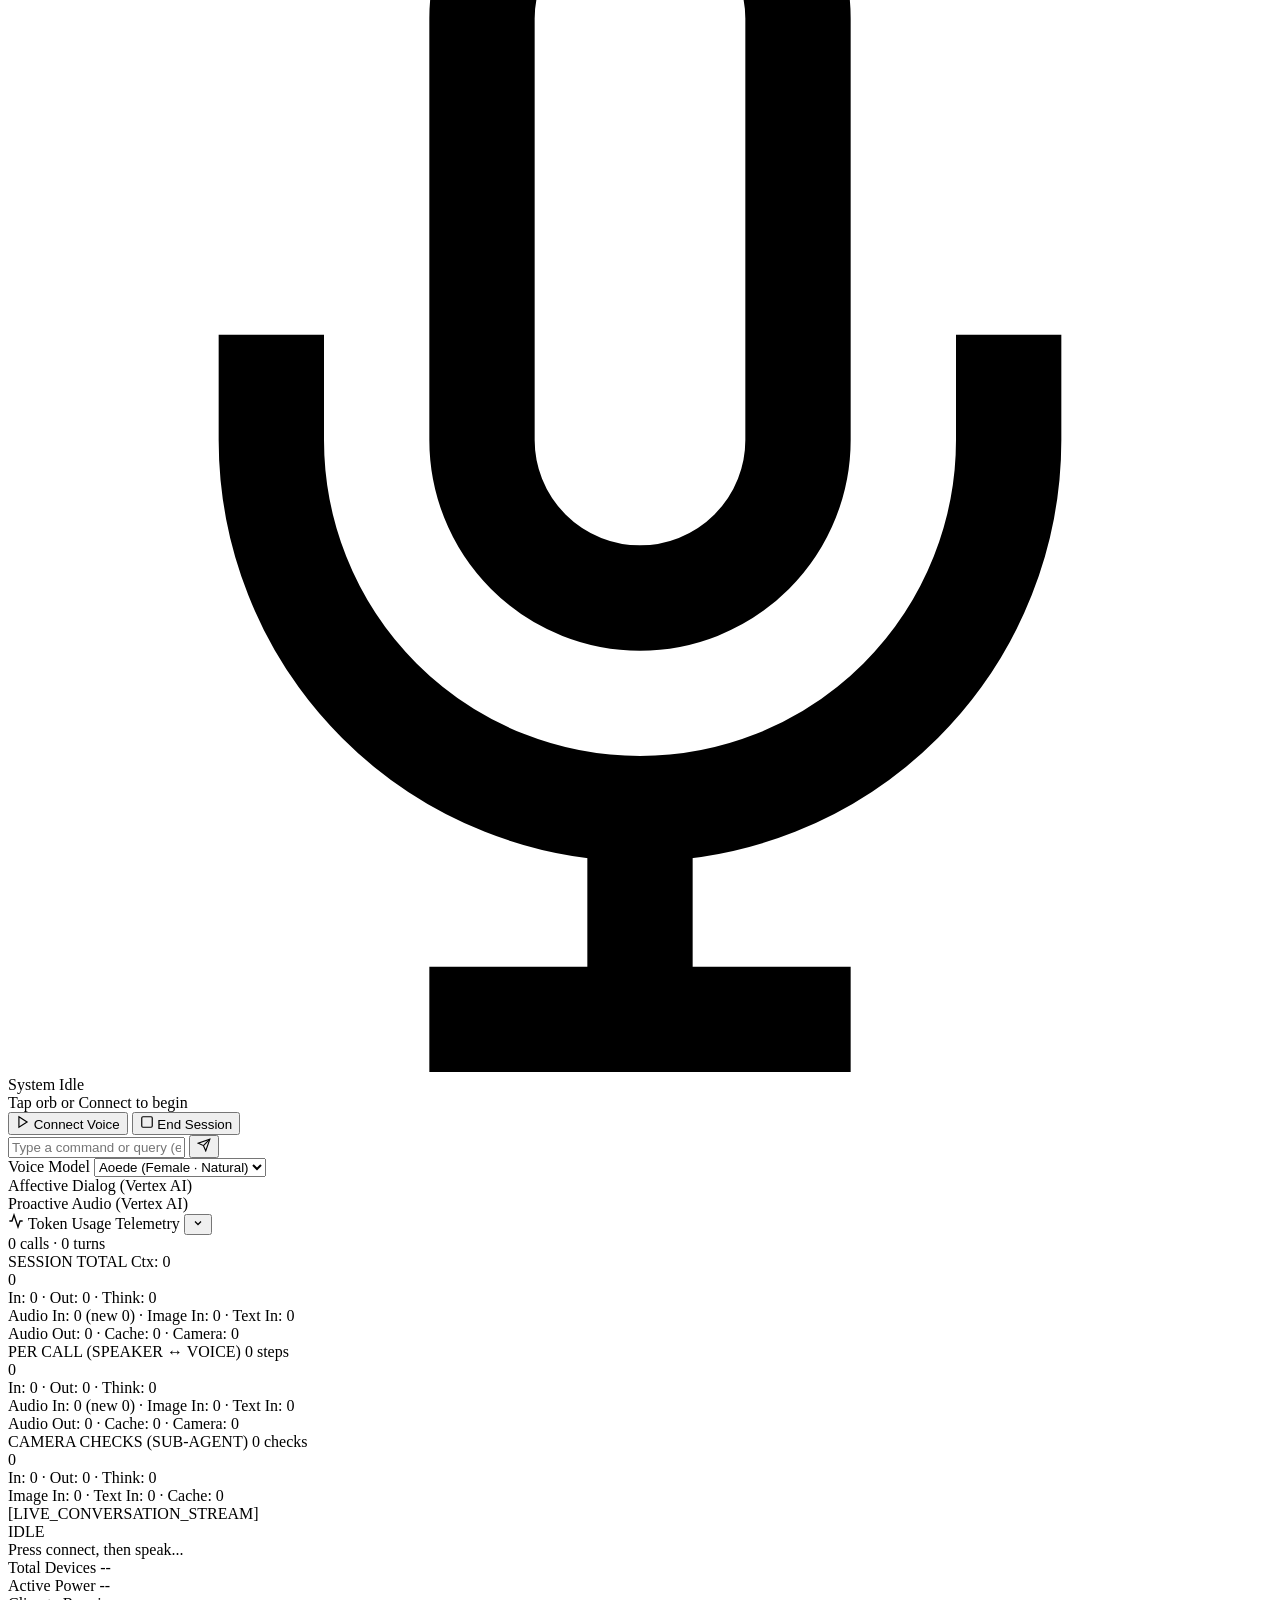
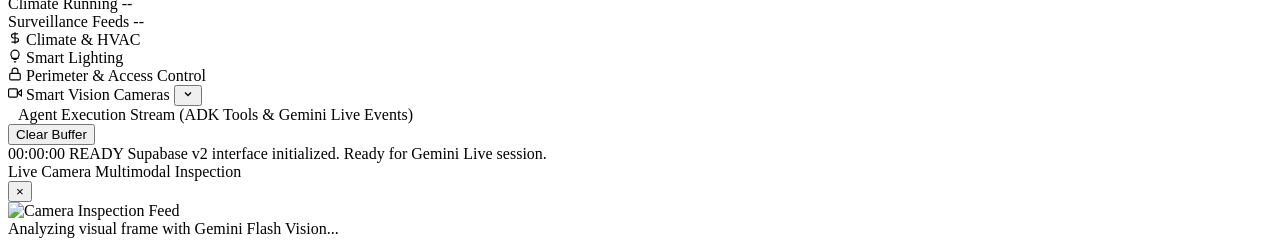
==== commit 9e77b723: "Added toggles for token usage and cameras." ====
--- a/static/v2/index.html
+++ b/static/v2/index.html
@@ -9,7 +9,7 @@
     <link rel="preconnect" href="https://fonts.gstatic.com" crossorigin>
     <link href="https://fonts.googleapis.com/css2?family=Inter:wght@400;500;600;700&family=JetBrains+Mono:wght@400;500;600&display=swap" rel="stylesheet">
     <!-- Supabase Design System Stylesheet -->
-    <link rel="stylesheet" href="/live-smarthome-agent/static/v2/css/styles.css">
+    <link rel="stylesheet" href="/live-smarthome-agent/static/v2/css/styles.css?v=panel-toggle-2">
     <!-- Modular ADK & Live API Controller -->
     <script src="/live-smarthome-agent/static/v2/js/app-v2.js" type="module"></script>
 </head>
@@ -164,10 +164,13 @@
                             <polyline points="22 12 18 12 15 21 9 3 6 12 2 12"></polyline>
                         </svg>
                         <span>Token Usage Telemetry</span>
+                        <button type="button" class="panel-toggle" data-collapse-panel="token-usage-card" aria-expanded="true" aria-controls="token-usage-body" title="Collapse panel">
+                            <svg width="12" height="12" viewBox="0 0 24 24" fill="none" stroke="currentColor" stroke-width="2.5"><polyline points="6 9 12 15 18 9"></polyline></svg>
+                        </button>
                     </div>
                     <span class="card-badge" id="v2-token-turns-badge">0 calls · 0 turns</span>
                 </div>
-                <div class="card-body token-stats-grid">
+                <div class="card-body token-stats-grid collapsible-body" id="token-usage-body">
                     <!-- Overall Session Stats -->
                     <div class="token-stat-box">
                         <div class="token-stat-header">
@@ -310,15 +313,18 @@
                 </div>
 
                 <!-- Surveillance Matrix -->
-                <div>
+                <div id="camera-panel">
                     <div class="section-title">
                         <svg width="14" height="14" viewBox="0 0 24 24" fill="none" stroke="currentColor" stroke-width="2">
                             <path d="M23 7l-7 5 7 5V7z"></path>
                             <rect x="1" y="5" width="15" height="14" rx="2" ry="2"></rect>
                         </svg>
                         <span>Smart Vision Cameras</span>
-                    </div>
-                    <div class="device-grid" id="camera-grid">
+                        <button type="button" class="panel-toggle" data-collapse-panel="camera-panel" aria-expanded="true" aria-controls="camera-grid" title="Collapse panel">
+                            <svg width="12" height="12" viewBox="0 0 24 24" fill="none" stroke="currentColor" stroke-width="2.5"><polyline points="6 9 12 15 18 9"></polyline></svg>
+                        </button>
+                    </div>
+                    <div class="device-grid collapsible-body" id="camera-grid">
                         <!-- Dynamic Camera Cards -->
                     </div>
                 </div>
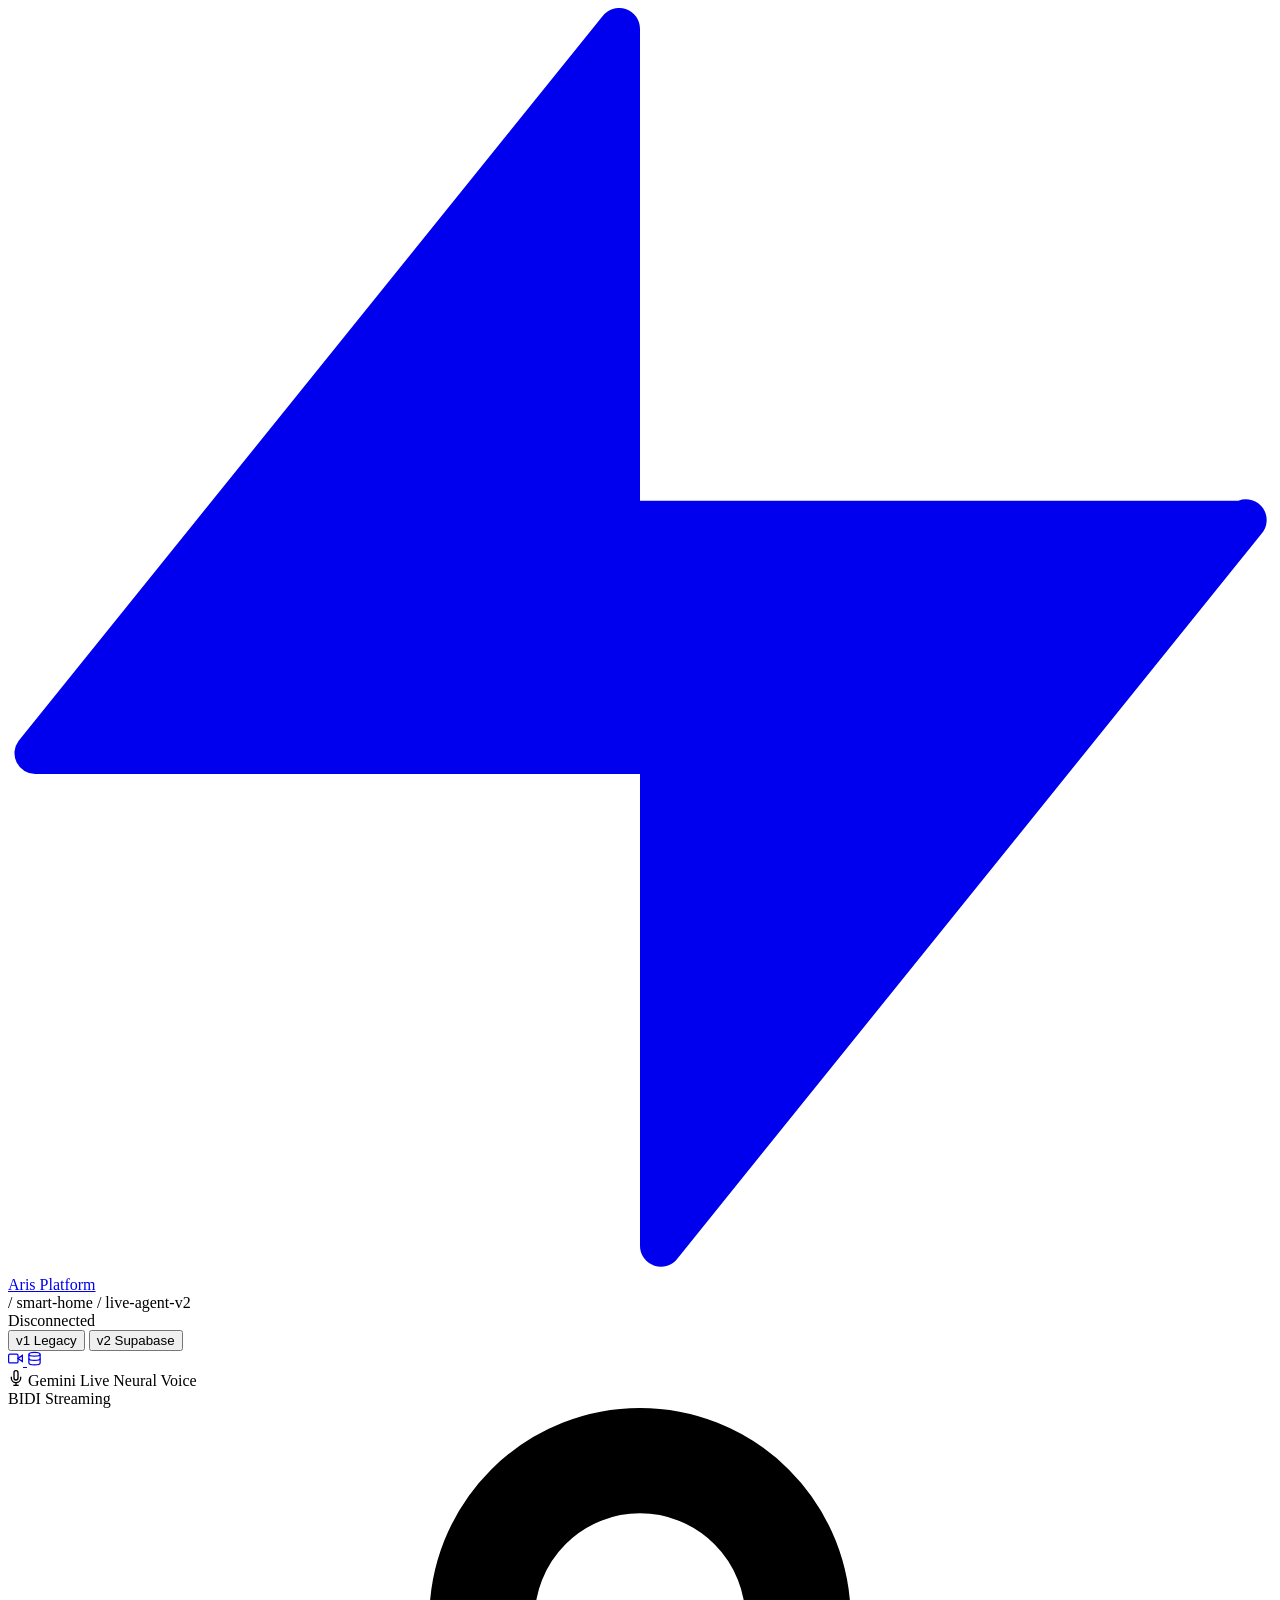
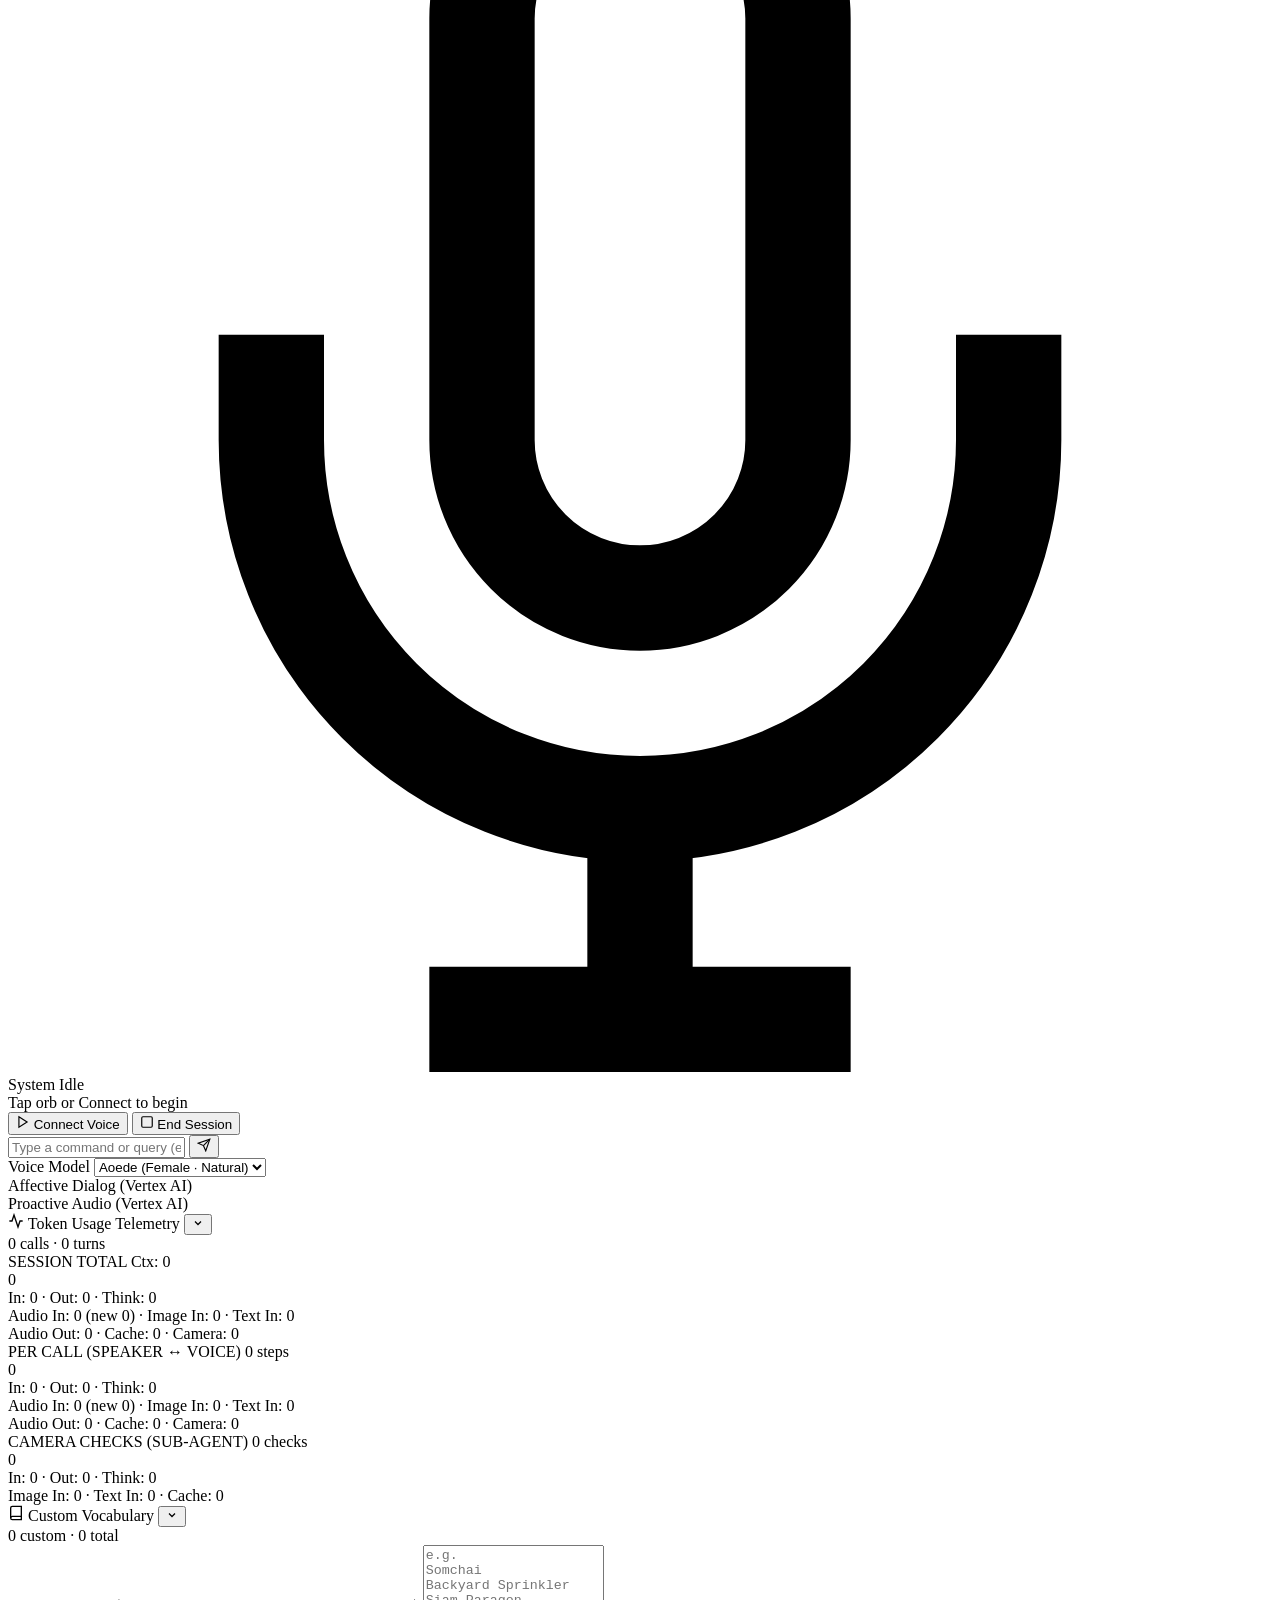
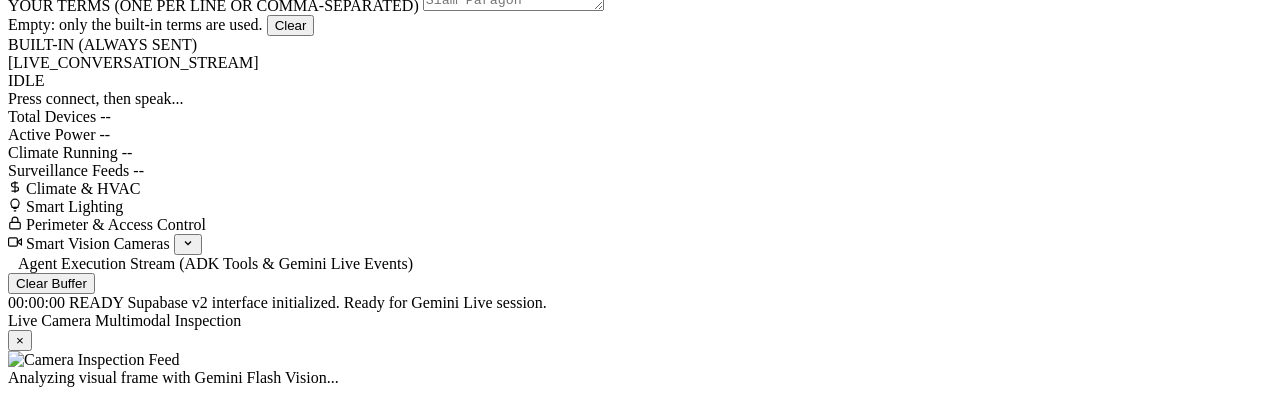
==== commit cebd9a95: "Added custom_vocab to the UI." ====
--- a/static/v2/index.html
+++ b/static/v2/index.html
@@ -9,7 +9,7 @@
     <link rel="preconnect" href="https://fonts.gstatic.com" crossorigin>
     <link href="https://fonts.googleapis.com/css2?family=Inter:wght@400;500;600;700&family=JetBrains+Mono:wght@400;500;600&display=swap" rel="stylesheet">
     <!-- Supabase Design System Stylesheet -->
-    <link rel="stylesheet" href="/live-smarthome-agent/static/v2/css/styles.css?v=panel-toggle-2">
+    <link rel="stylesheet" href="/live-smarthome-agent/static/v2/css/styles.css?v=custom-vocab-1">
     <!-- Modular ADK & Live API Controller -->
     <script src="/live-smarthome-agent/static/v2/js/app-v2.js" type="module"></script>
 </head>
@@ -224,6 +224,36 @@
                 </div>
             </div>
 
+            <!-- Custom Vocabulary Card (ASR biasing via input_audio_transcription.custom_vocabulary) -->
+            <div class="supabase-card" id="custom-vocab-card">
+                <div class="card-header">
+                    <div class="card-title">
+                        <svg width="16" height="16" viewBox="0 0 24 24" fill="none" stroke="currentColor" stroke-width="2">
+                            <path d="M4 19.5A2.5 2.5 0 0 1 6.5 17H20"></path>
+                            <path d="M6.5 2H20v20H6.5A2.5 2.5 0 0 1 4 19.5v-15A2.5 2.5 0 0 1 6.5 2z"></path>
+                        </svg>
+                        <span>Custom Vocabulary</span>
+                        <button type="button" class="panel-toggle" data-collapse-panel="custom-vocab-card" aria-expanded="true" aria-controls="custom-vocab-body" title="Collapse panel">
+                            <svg width="12" height="12" viewBox="0 0 24 24" fill="none" stroke="currentColor" stroke-width="2.5"><polyline points="6 9 12 15 18 9"></polyline></svg>
+                        </button>
+                    </div>
+                    <span class="card-badge" id="v2-vocab-badge" title="User terms · total terms sent to the Live API">0 custom · 0 total</span>
+                </div>
+                <div class="card-body vocab-body collapsible-body" id="custom-vocab-body">
+                    <label class="telemetry-label" for="custom-vocab-input">YOUR TERMS (ONE PER LINE OR COMMA-SEPARATED)</label>
+                    <textarea id="custom-vocab-input" class="supabase-input vocab-input" rows="4" spellcheck="false"
+                        placeholder="e.g.&#10;Somchai&#10;Backyard Sprinkler&#10;Siam Paragon"></textarea>
+                    <div class="vocab-actions">
+                        <span class="vocab-status" id="v2-vocab-status">Empty: only the built-in terms are used.</span>
+                        <button type="button" class="btn-secondary vocab-clear" id="custom-vocab-clear">Clear</button>
+                    </div>
+                    <div class="token-modality-row vocab-defaults">
+                        <span class="telemetry-label">BUILT-IN (ALWAYS SENT)</span>
+                        <div class="vocab-chips" id="v2-vocab-defaults"></div>
+                    </div>
+                </div>
+            </div>
+
         </aside>
 
         <!-- Right Column: Smart Infrastructure & Tool Terminal -->
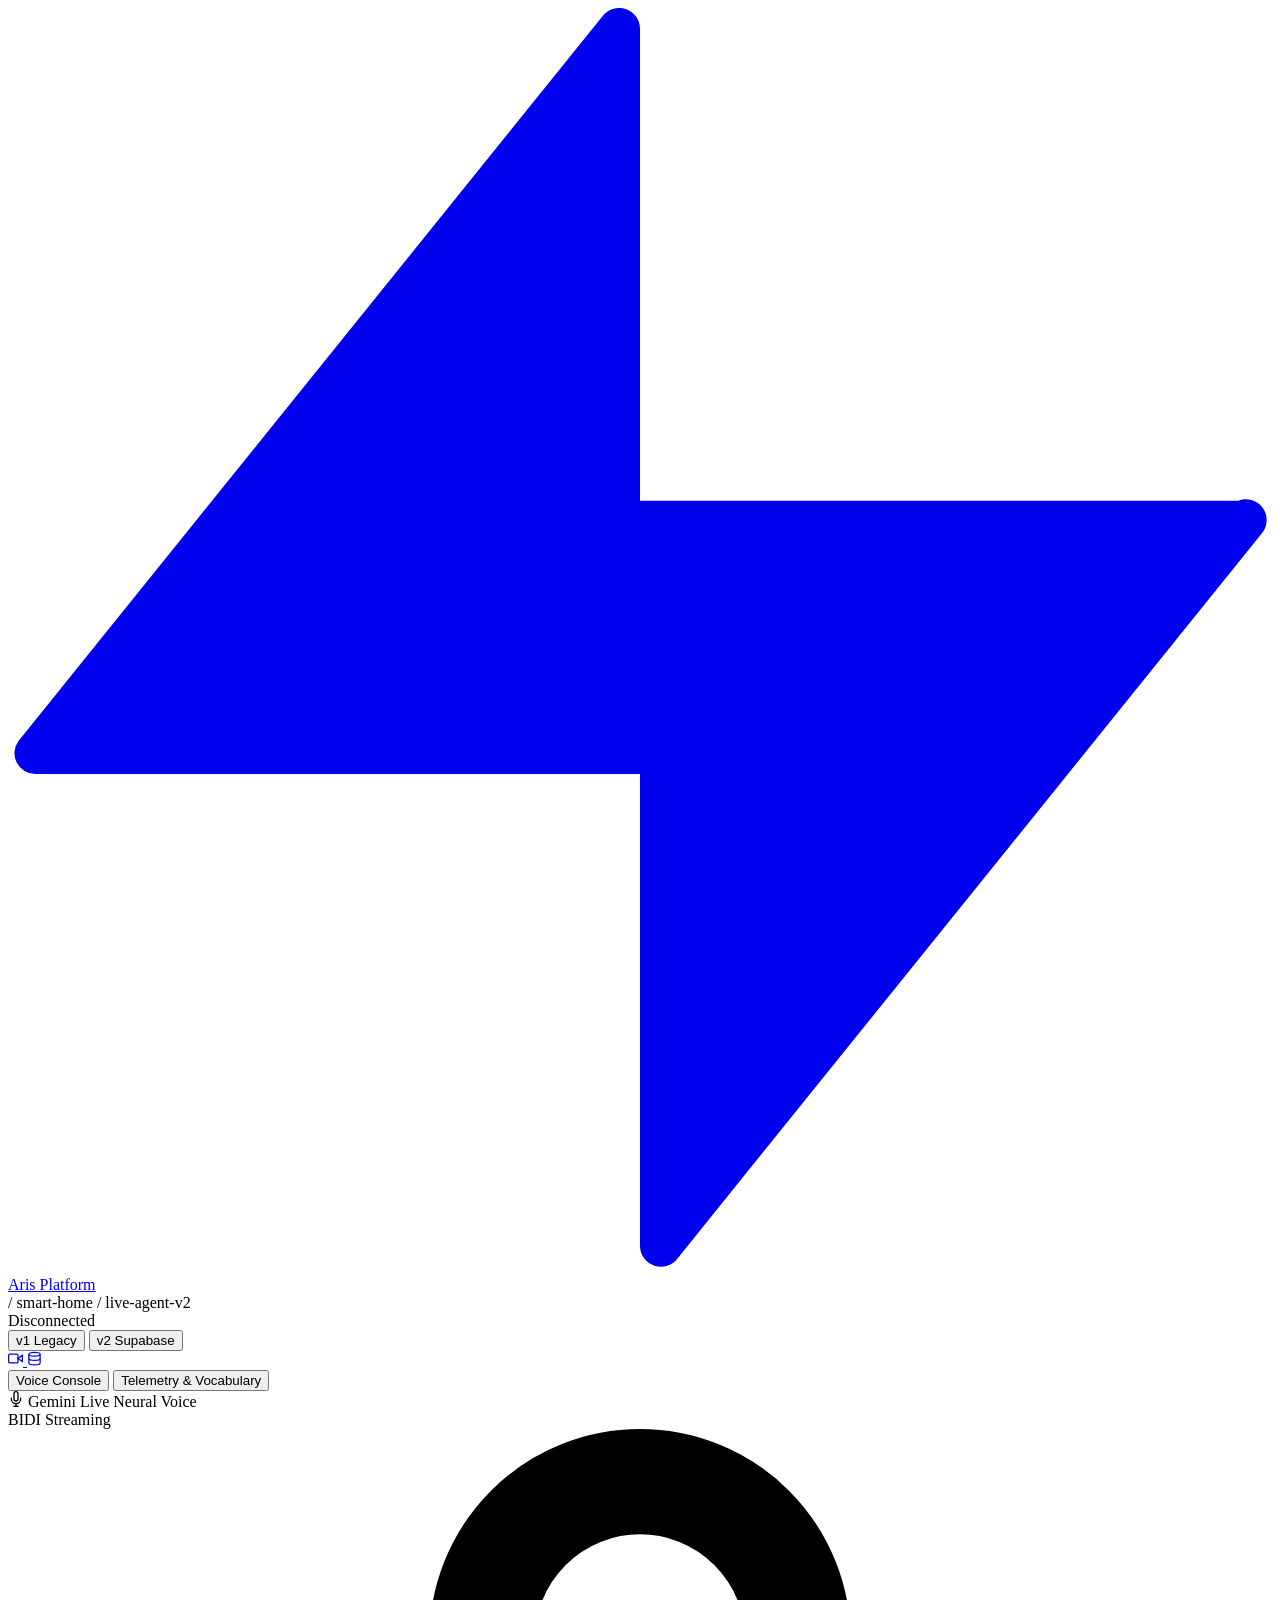
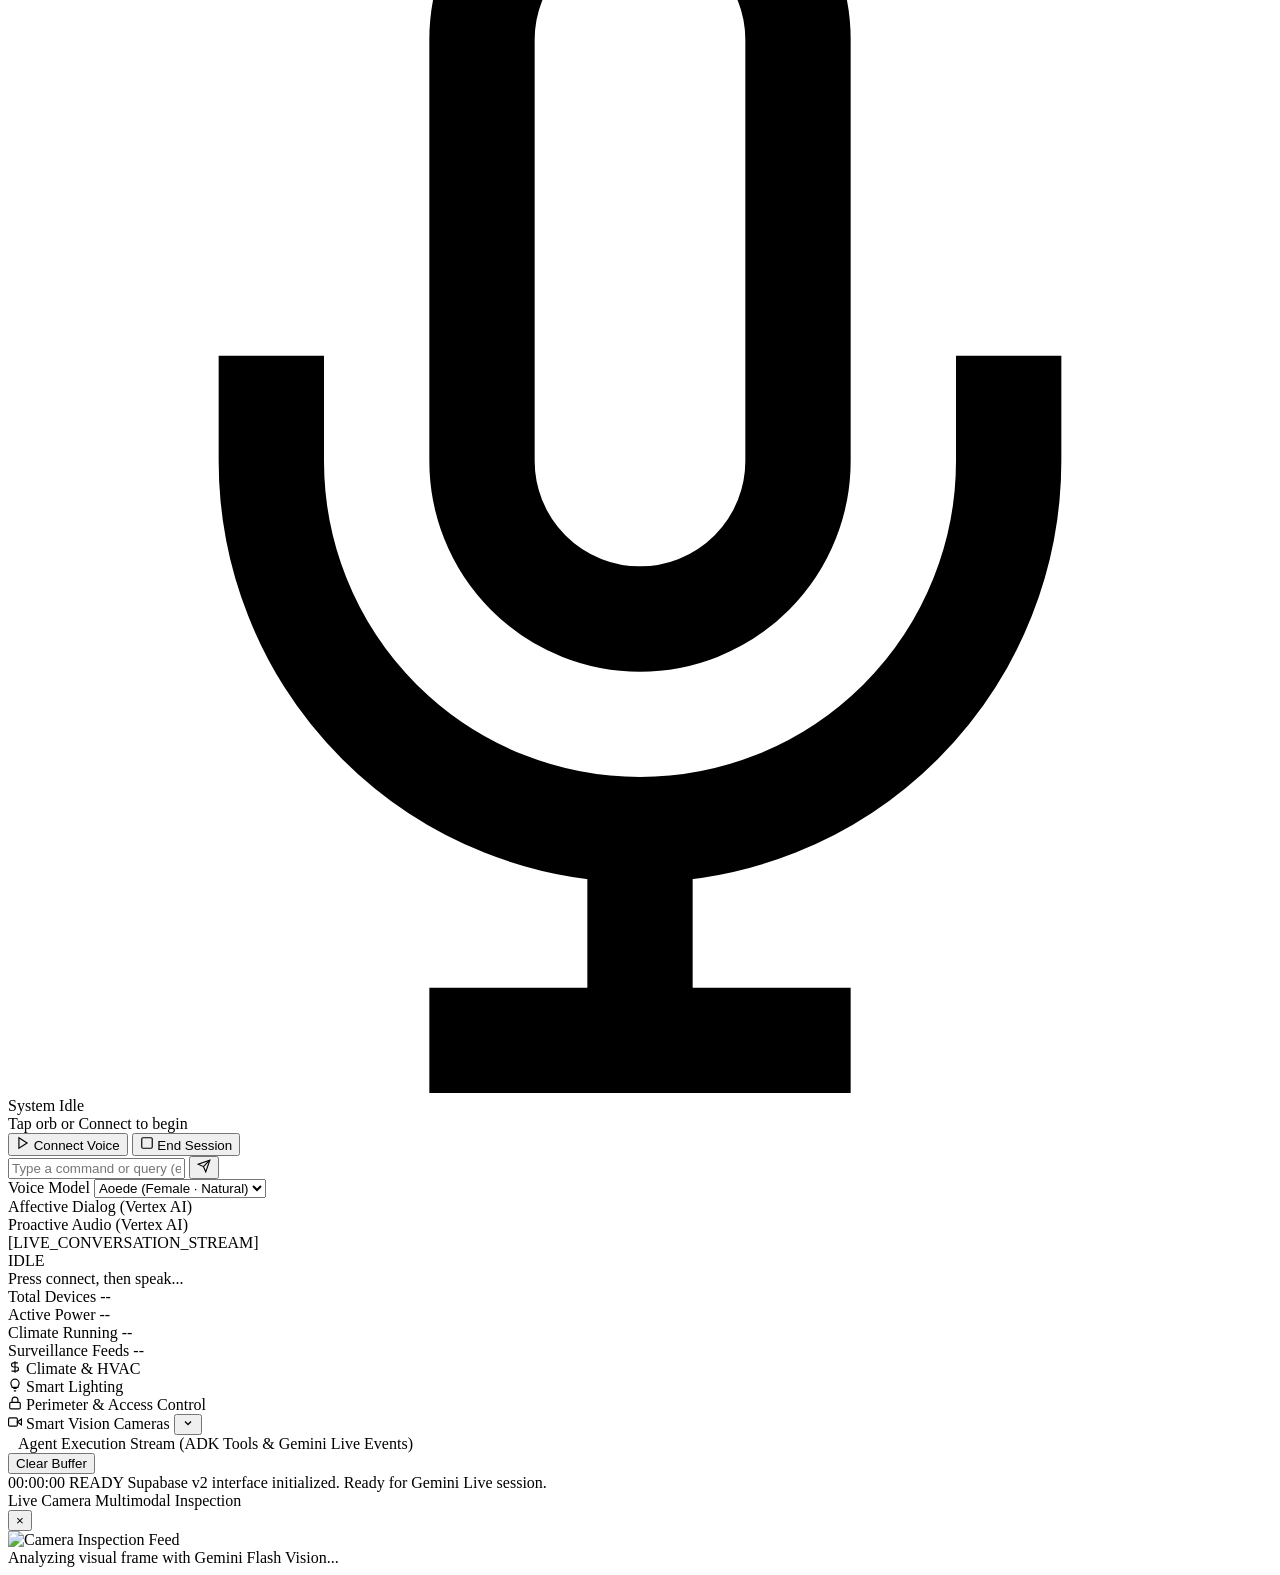
==== commit 00c3604b: "Moved token usage and custom vocab to another tab." ====
--- a/static/v2/index.html
+++ b/static/v2/index.html
@@ -9,7 +9,7 @@
     <link rel="preconnect" href="https://fonts.gstatic.com" crossorigin>
     <link href="https://fonts.googleapis.com/css2?family=Inter:wght@400;500;600;700&family=JetBrains+Mono:wght@400;500;600&display=swap" rel="stylesheet">
     <!-- Supabase Design System Stylesheet -->
-    <link rel="stylesheet" href="/live-smarthome-agent/static/v2/css/styles.css?v=custom-vocab-1">
+    <link rel="stylesheet" href="/live-smarthome-agent/static/v2/css/styles.css?v=console-tabs-1">
     <!-- Modular ADK & Live API Controller -->
     <script src="/live-smarthome-agent/static/v2/js/app-v2.js" type="module"></script>
 </head>
@@ -70,6 +70,15 @@
         <!-- Left Column: Live Agent Voice & Chat Console -->
         <aside class="agent-console">
 
+            <!-- Left Console Tabs -->
+            <div class="version-switcher console-tabs" role="tablist" aria-label="Agent console sections">
+                <button type="button" class="version-btn console-tab active" role="tab" id="console-tab-voice" data-console-tab="voice" aria-selected="true" aria-controls="console-panel-voice">Voice Console</button>
+                <button type="button" class="version-btn console-tab" role="tab" id="console-tab-insights" data-console-tab="insights" aria-selected="false" aria-controls="console-panel-insights">Telemetry &amp; Vocabulary</button>
+            </div>
+
+            <!-- Tab Panel: Voice Console -->
+            <div class="console-tab-panel" id="console-panel-voice" role="tabpanel" aria-labelledby="console-tab-voice">
+
             <!-- Voice Hero Card -->
             <div class="supabase-card">
                 <div class="card-header">
@@ -156,6 +165,11 @@
                 </div>
             </div>
 
+            </div> <!-- end #console-panel-voice -->
+
+            <!-- Tab Panel: Telemetry & Vocabulary -->
+            <div class="console-tab-panel" id="console-panel-insights" role="tabpanel" aria-labelledby="console-tab-insights" hidden>
+
             <!-- Token Usage Telemetry Card (Session & Per-Call) -->
             <div class="supabase-card" id="token-usage-card">
                 <div class="card-header">
@@ -253,6 +267,8 @@
                     </div>
                 </div>
             </div>
+
+            </div> <!-- end #console-panel-insights -->
 
         </aside>
 
